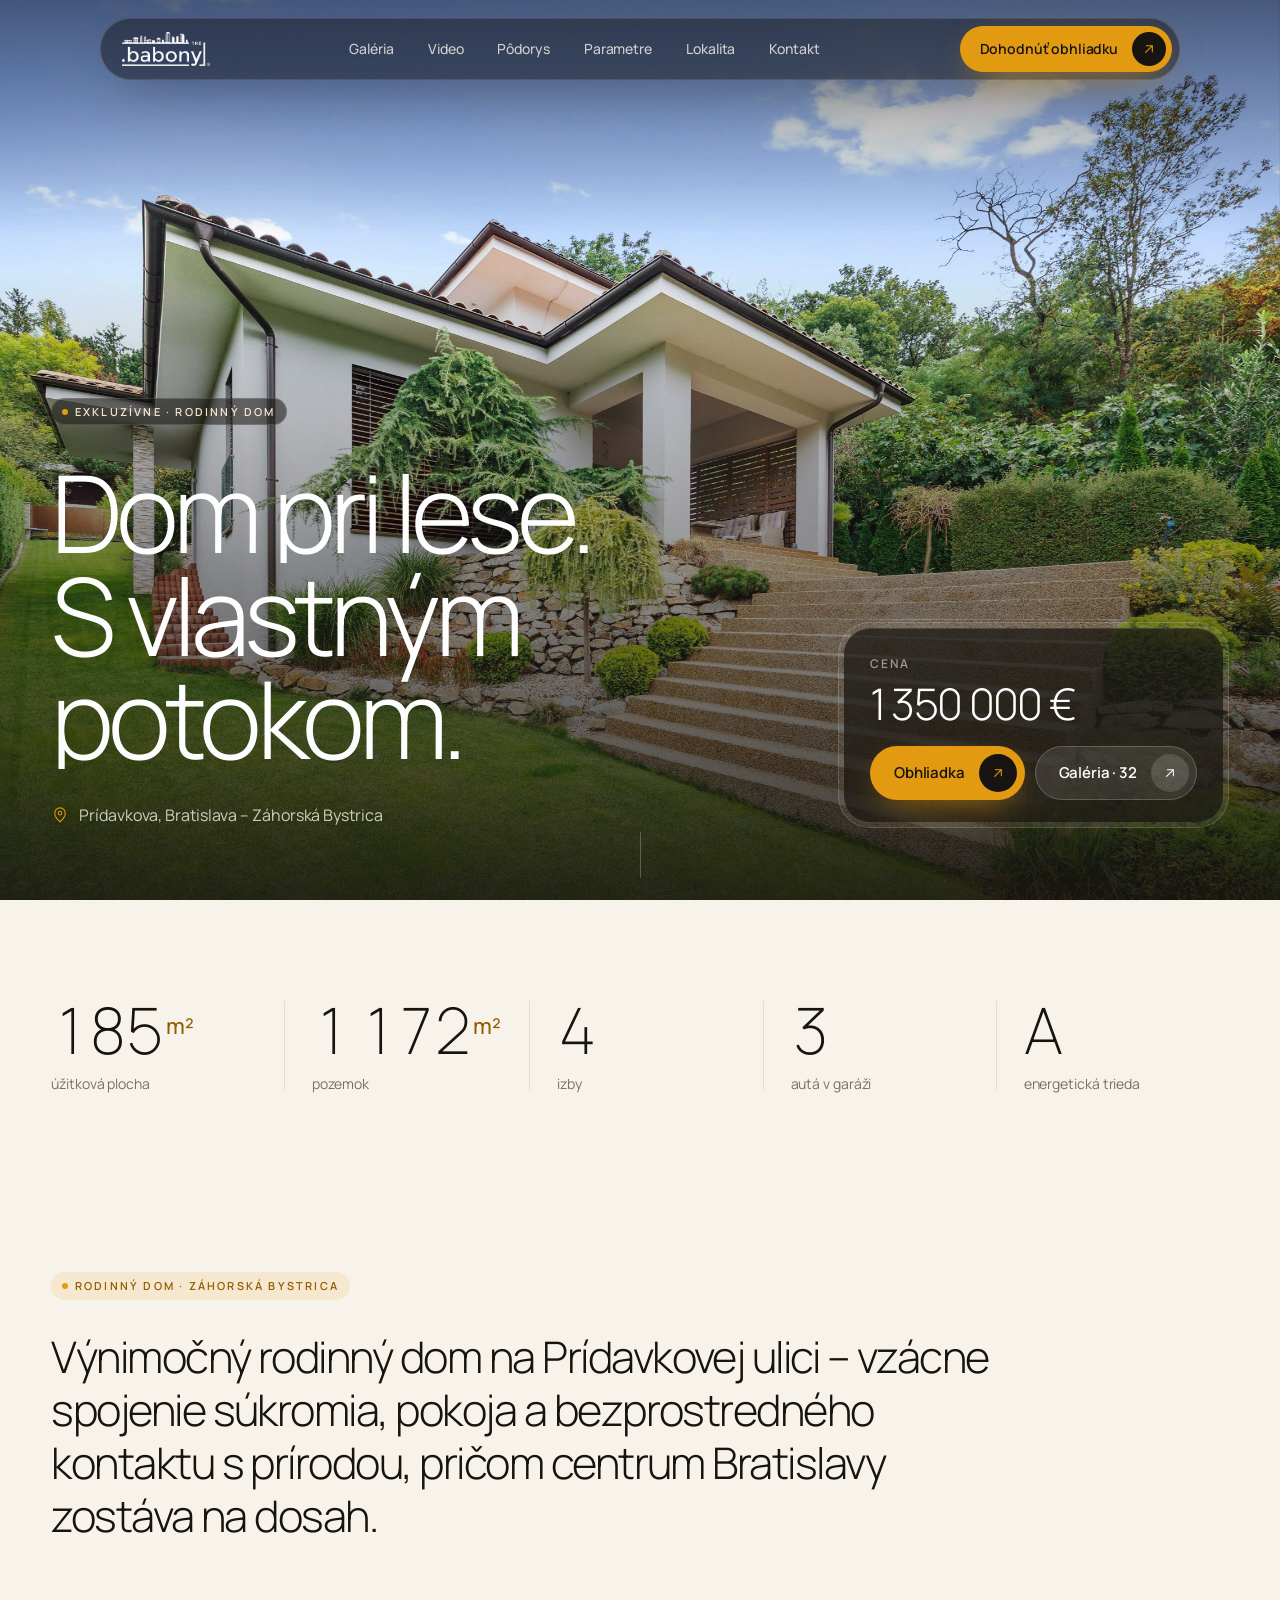
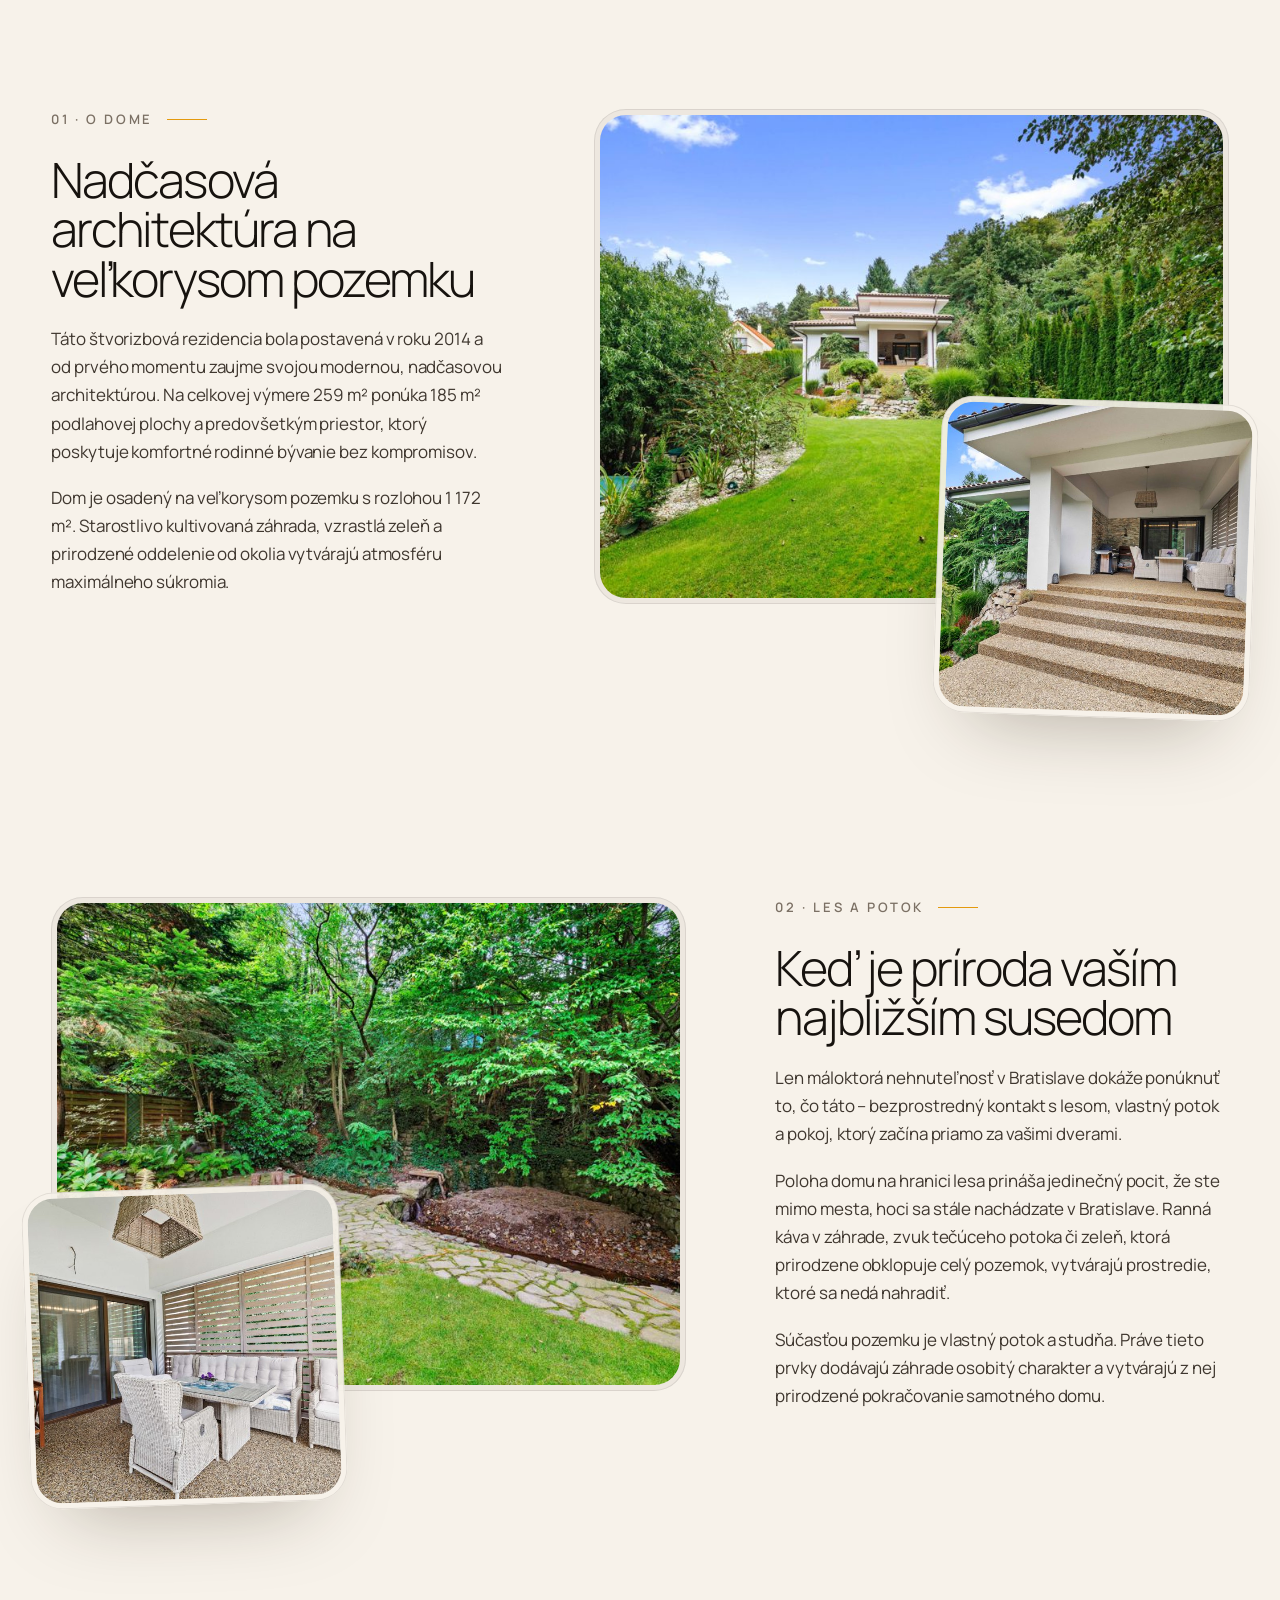
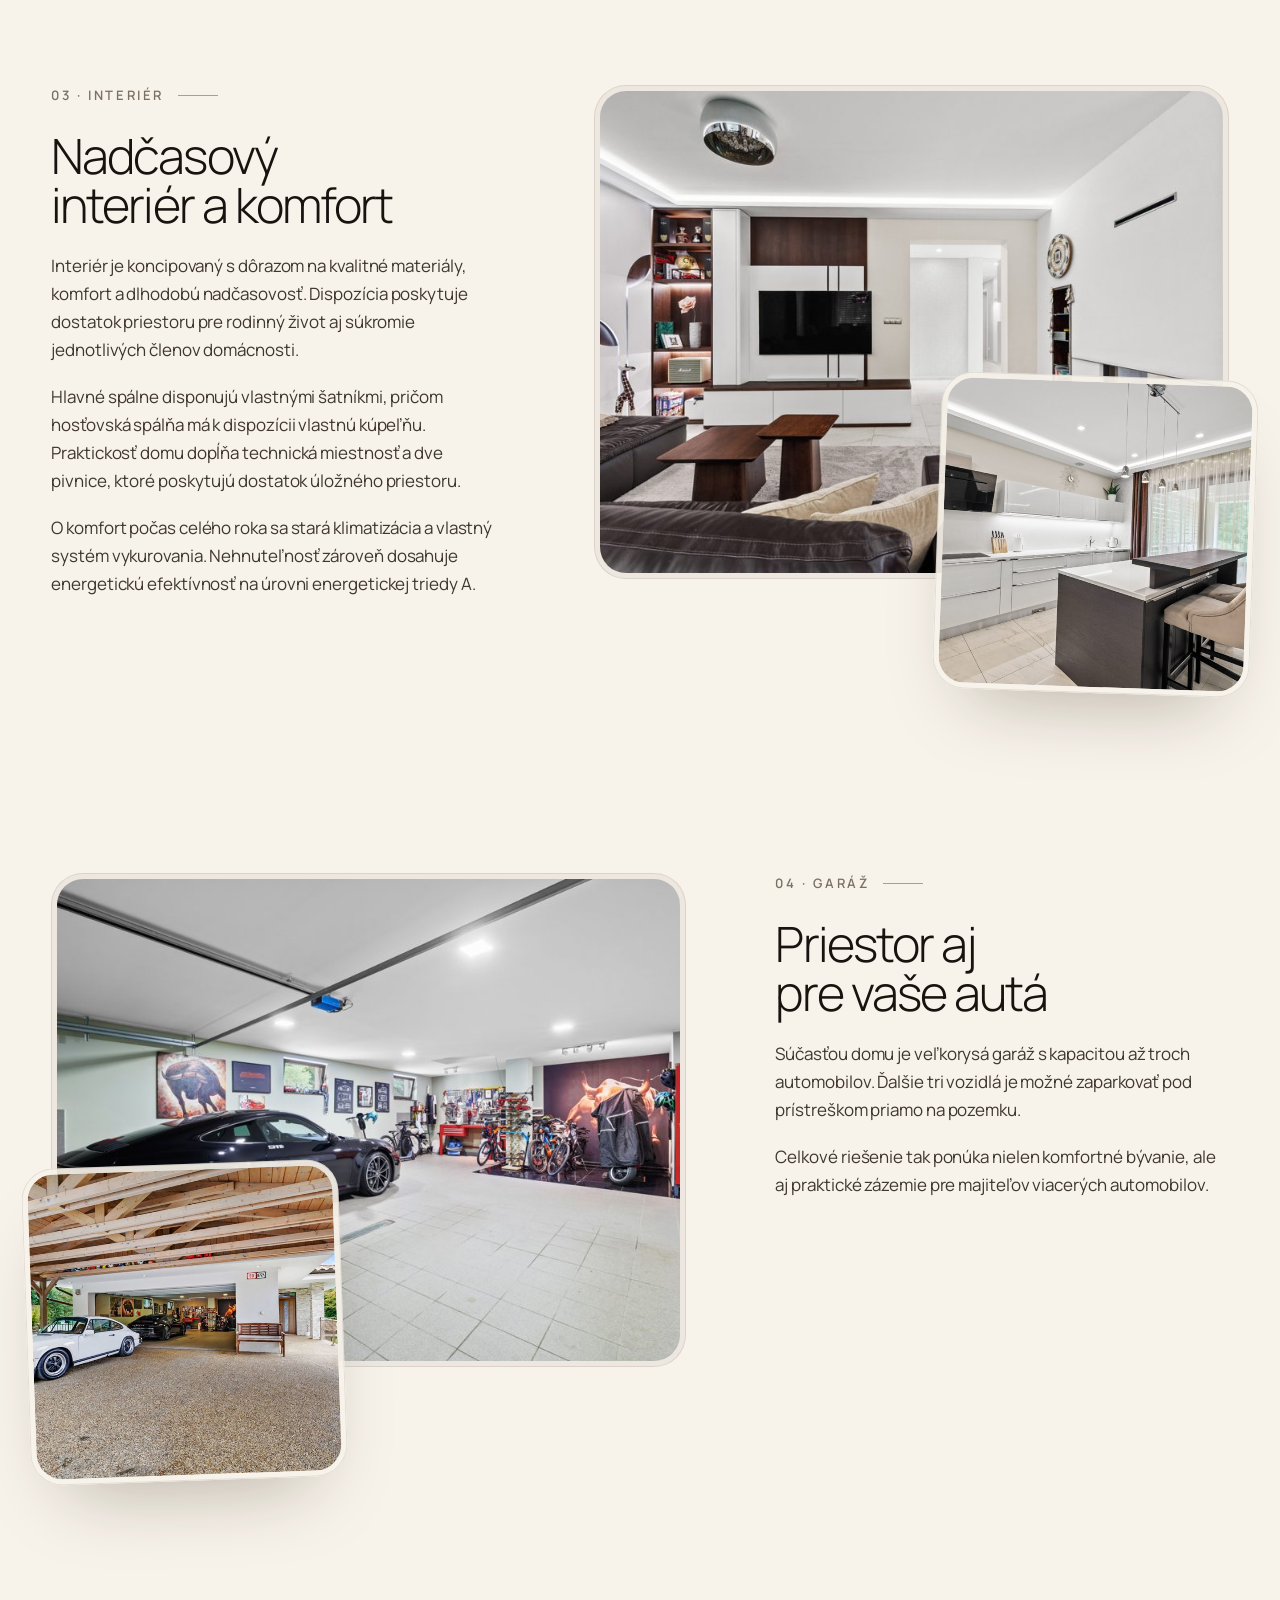
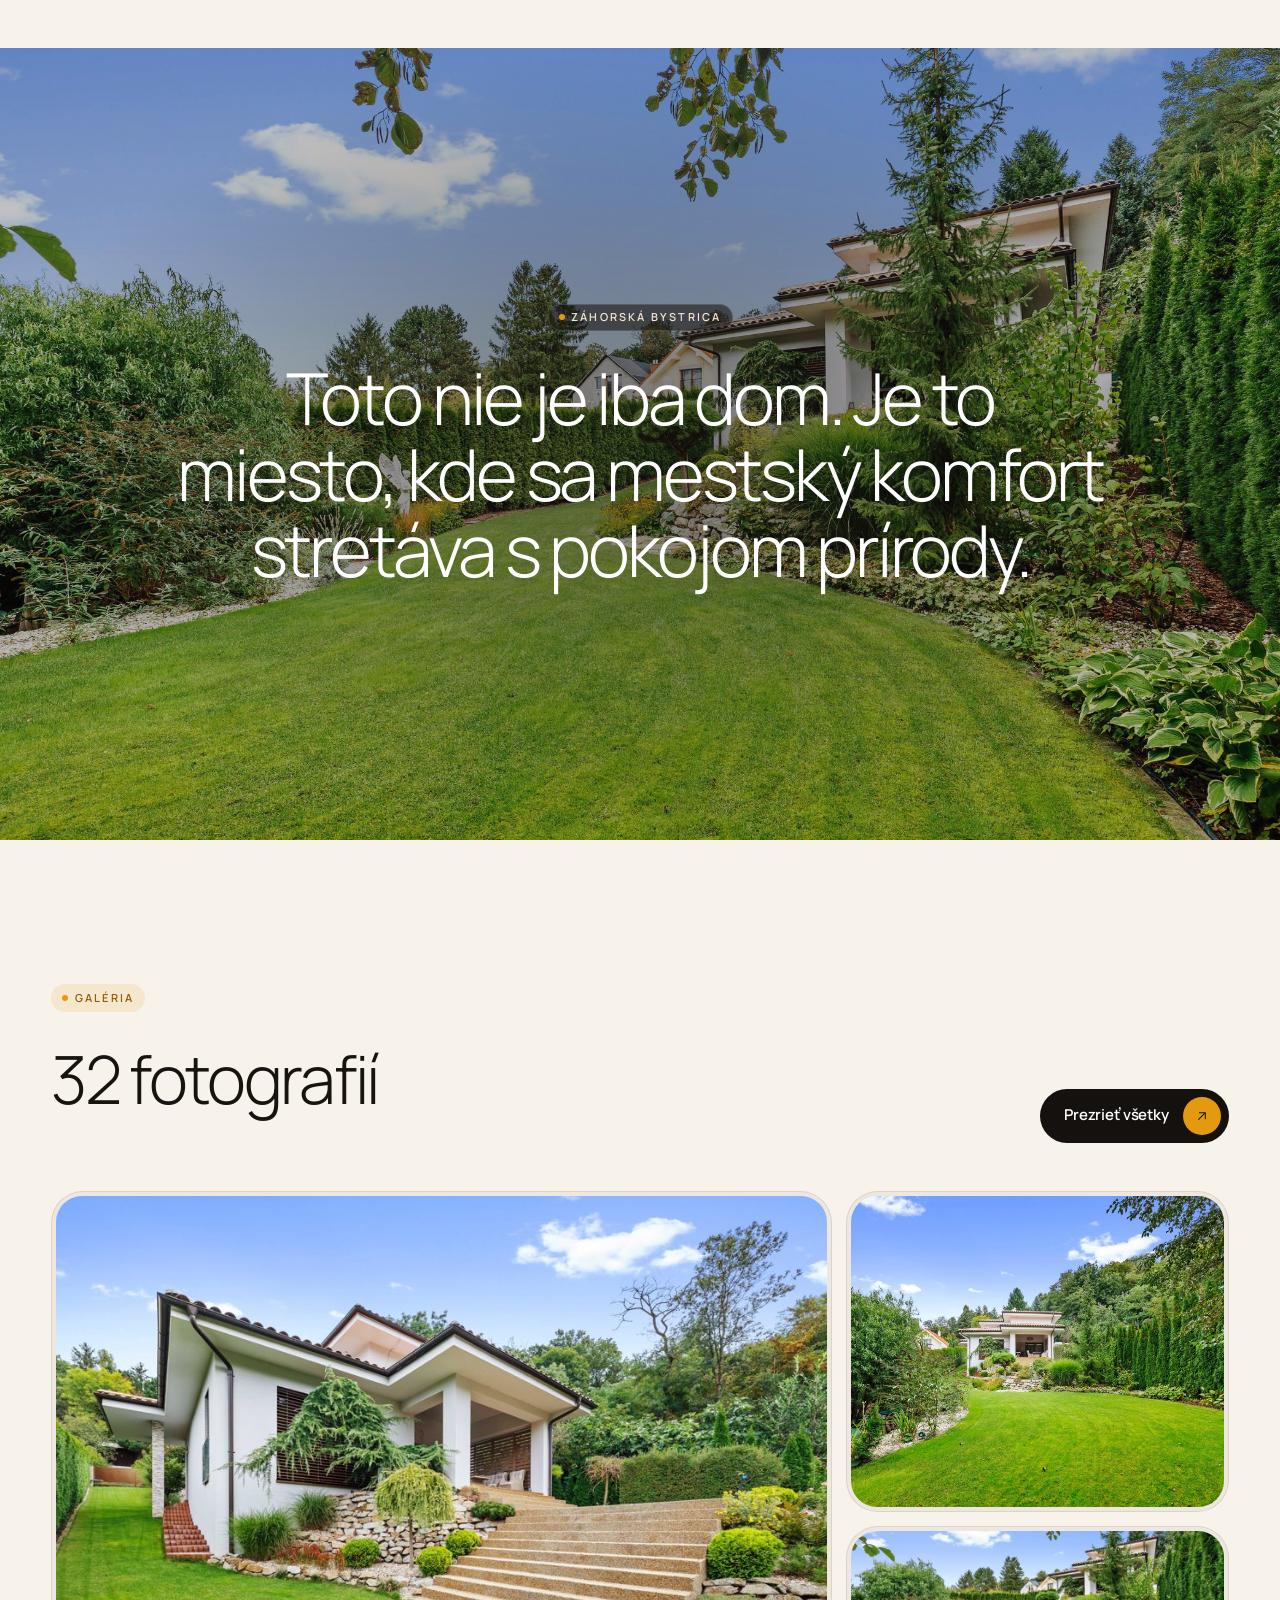
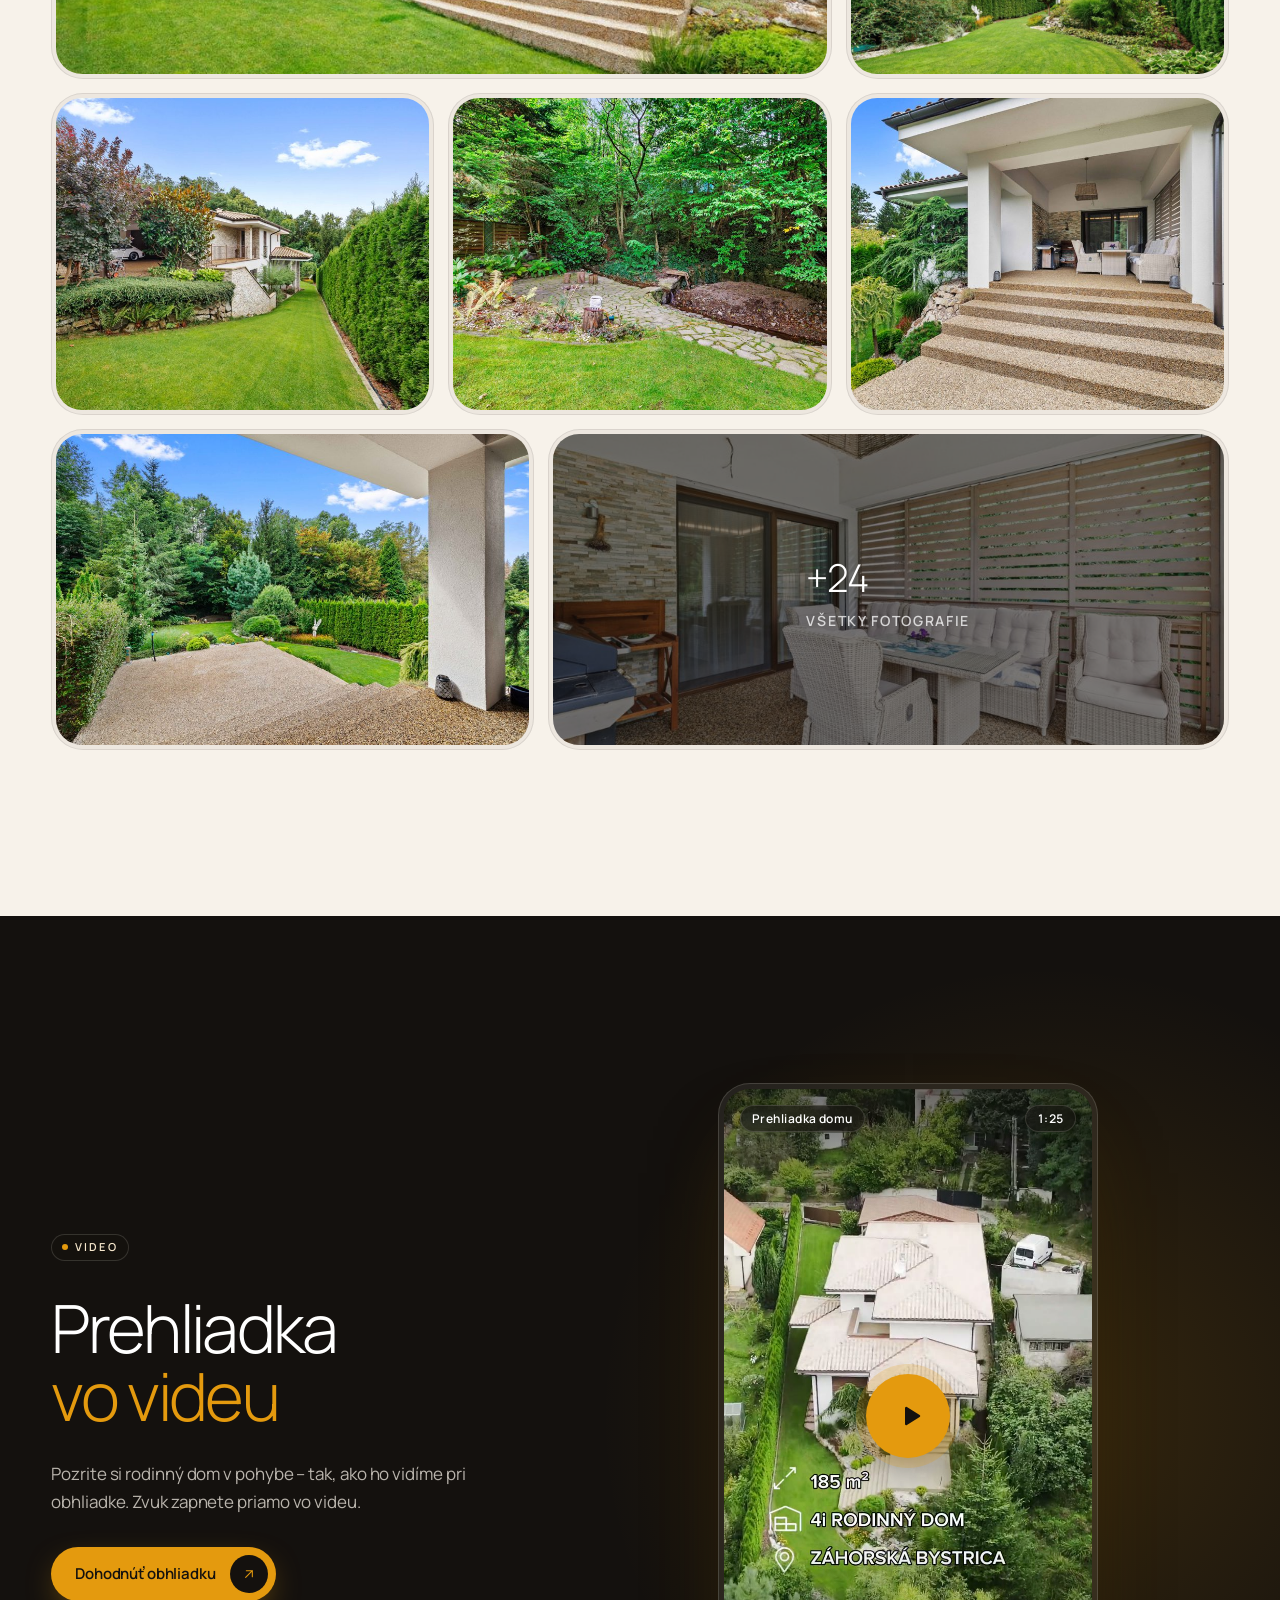
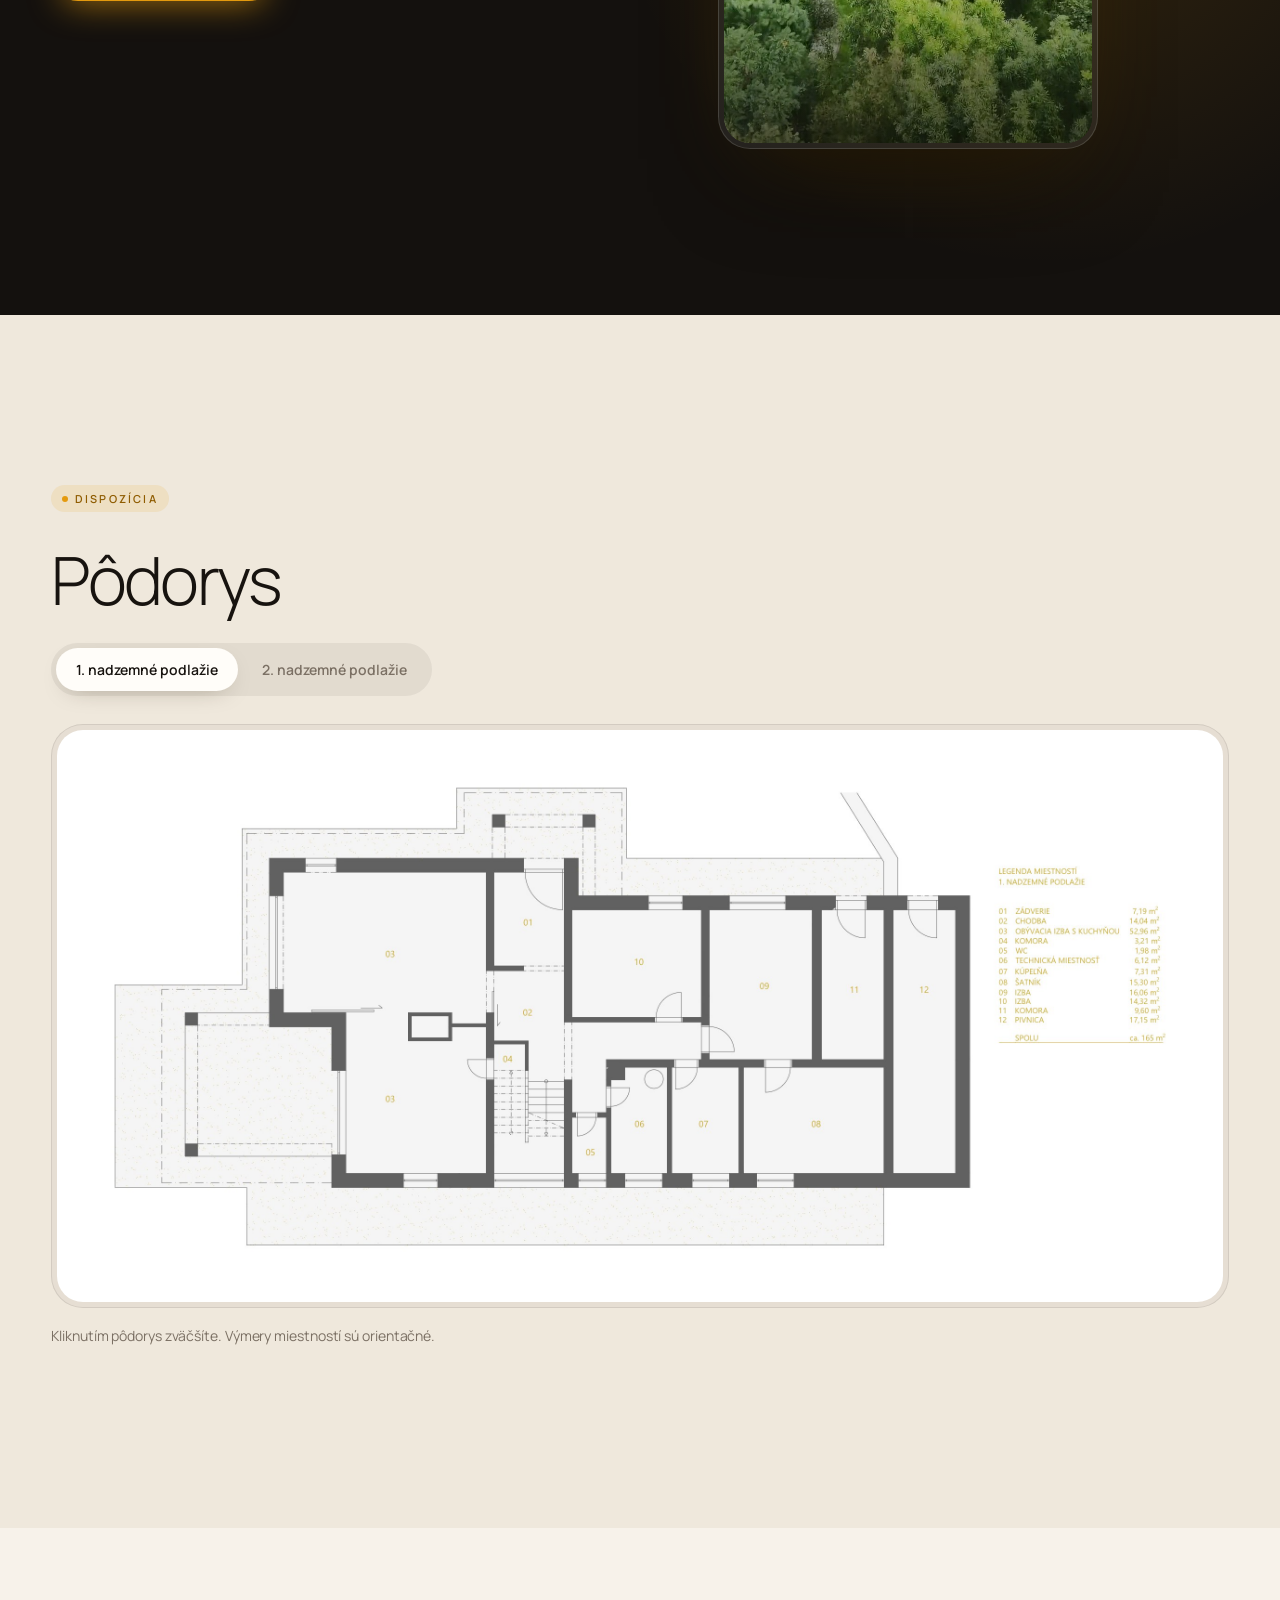
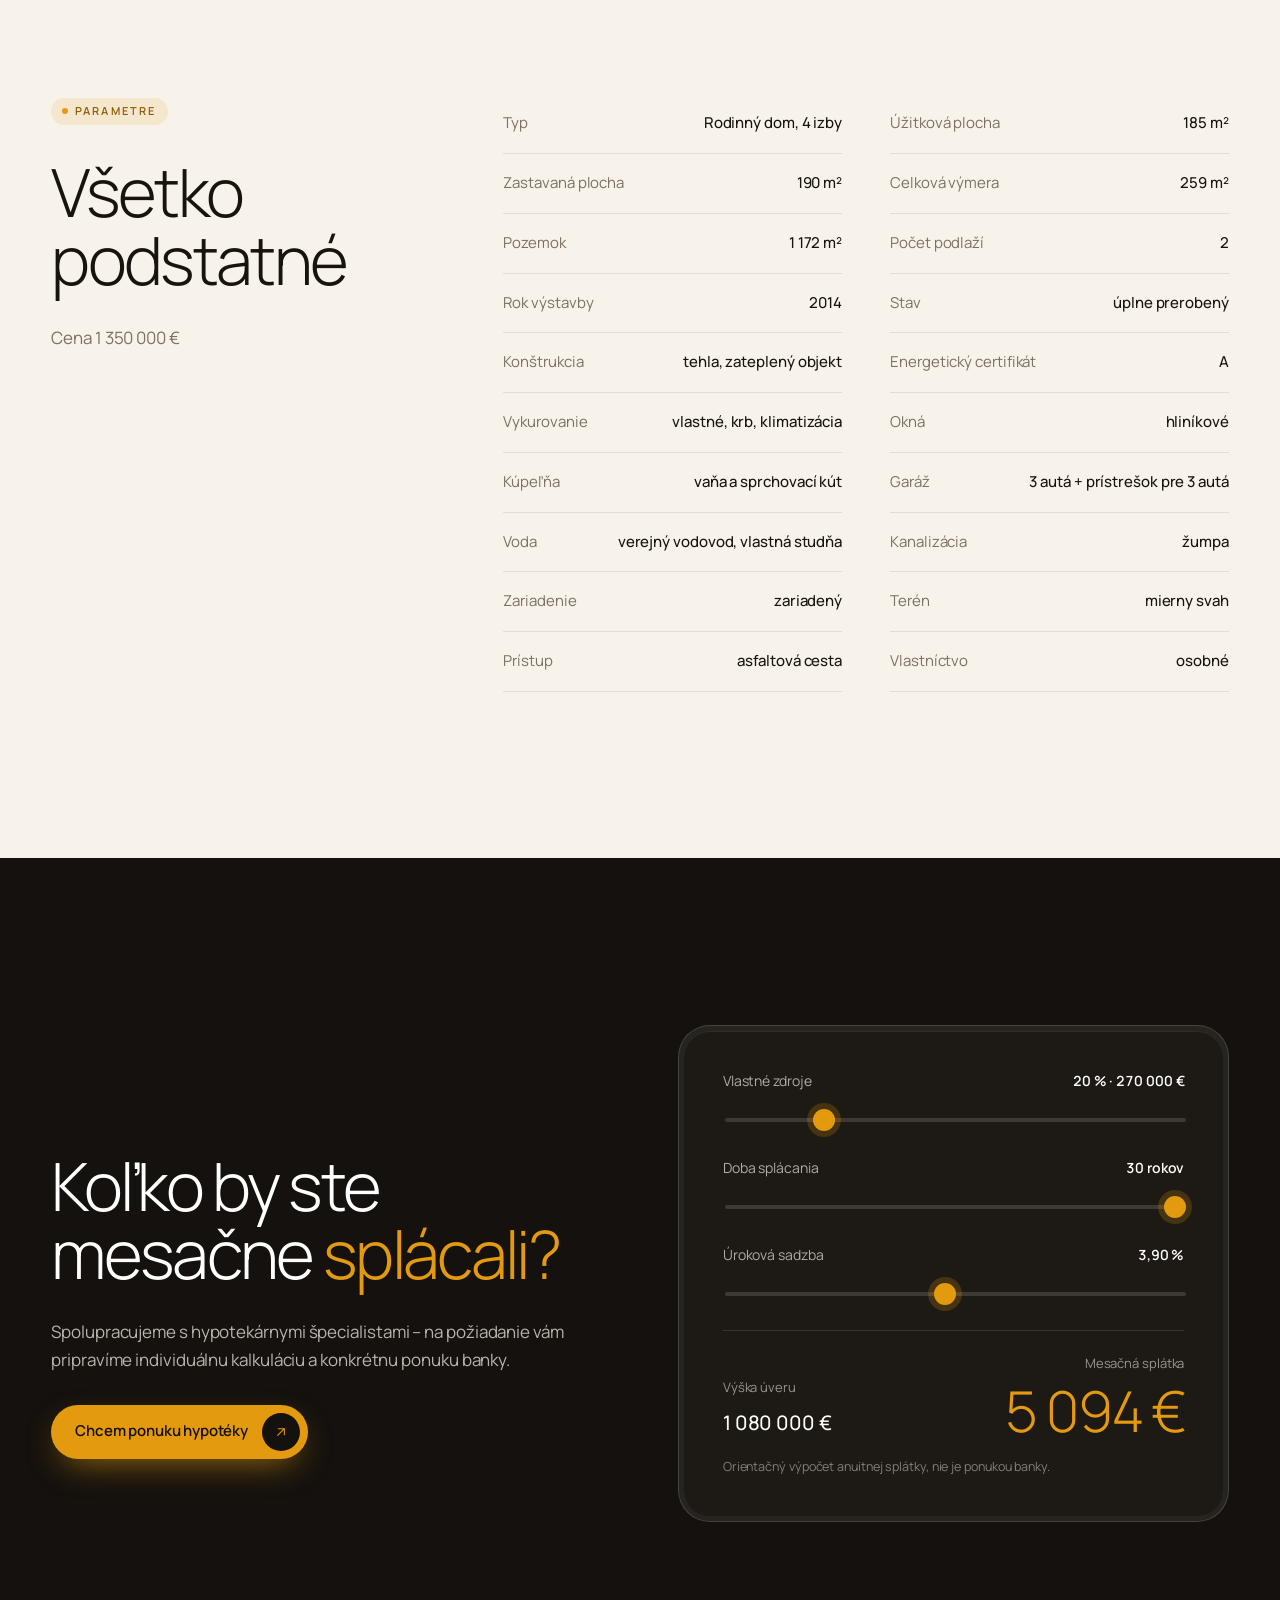
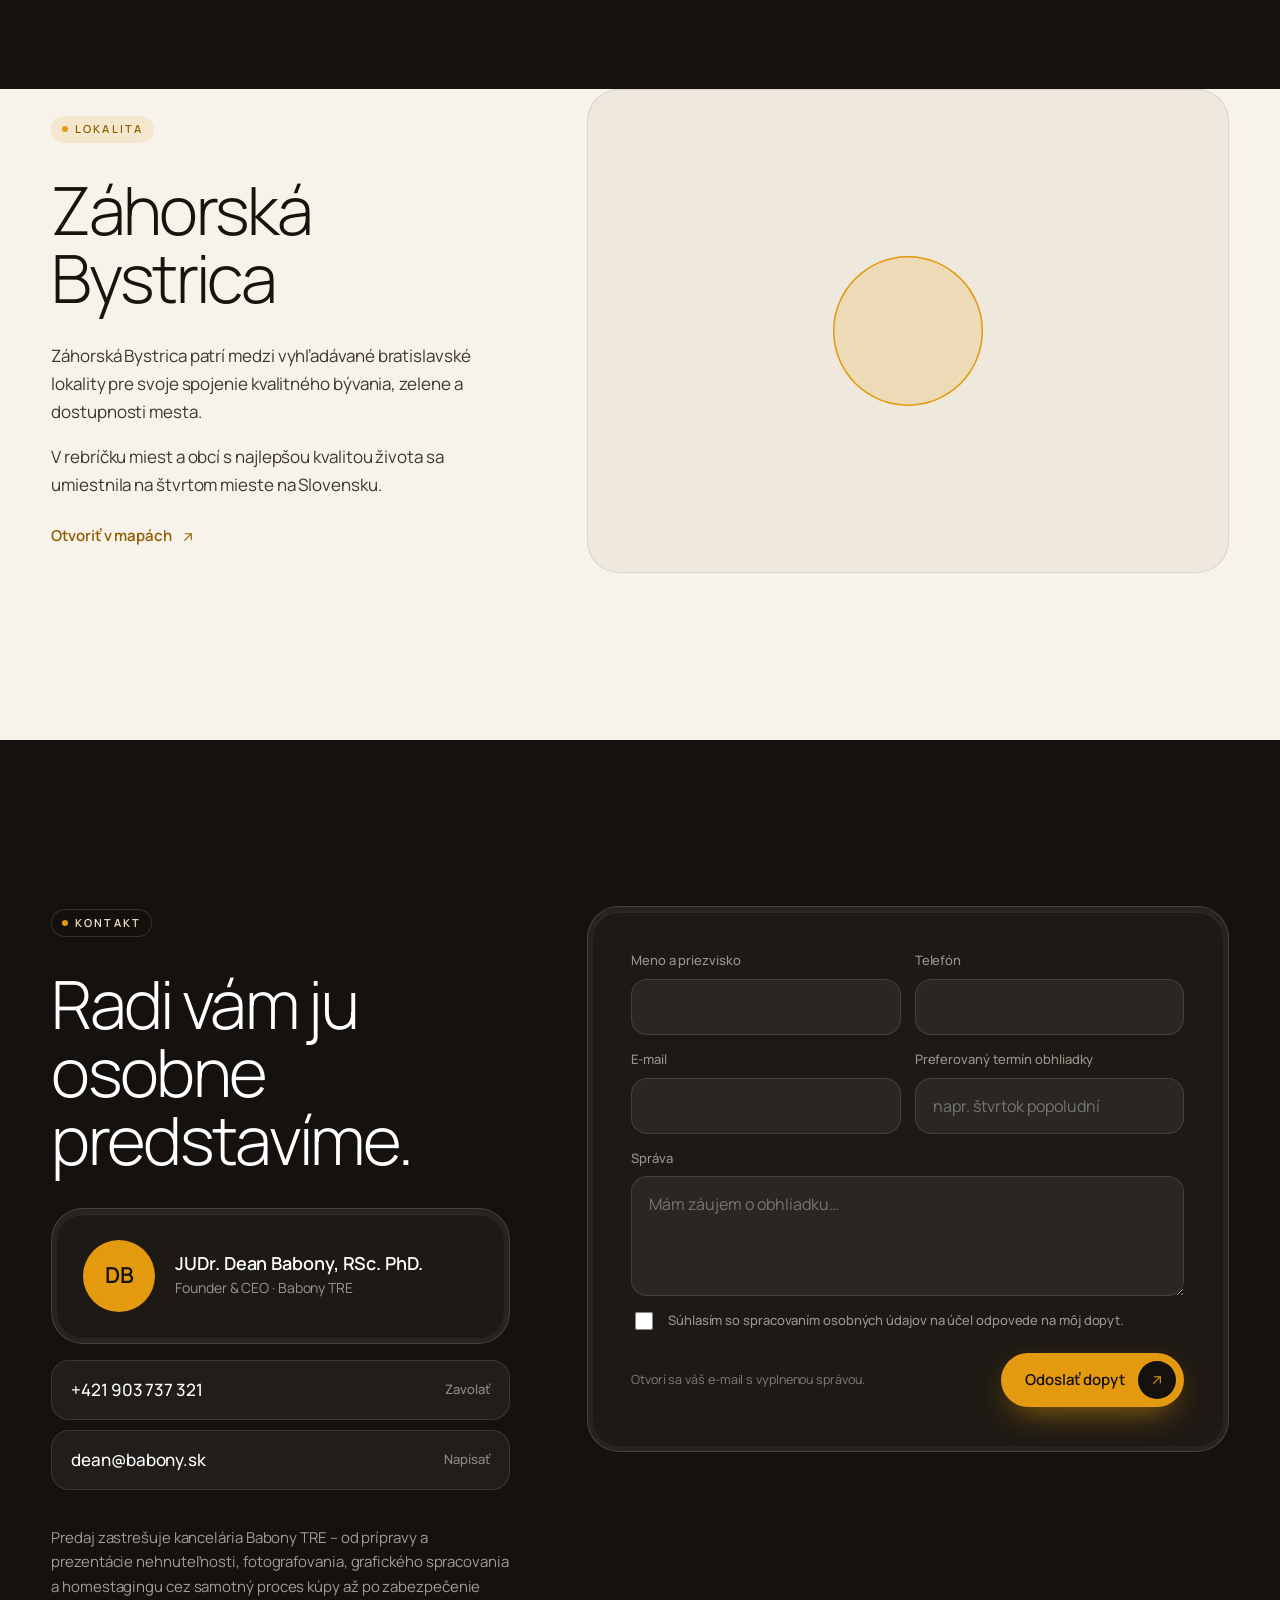
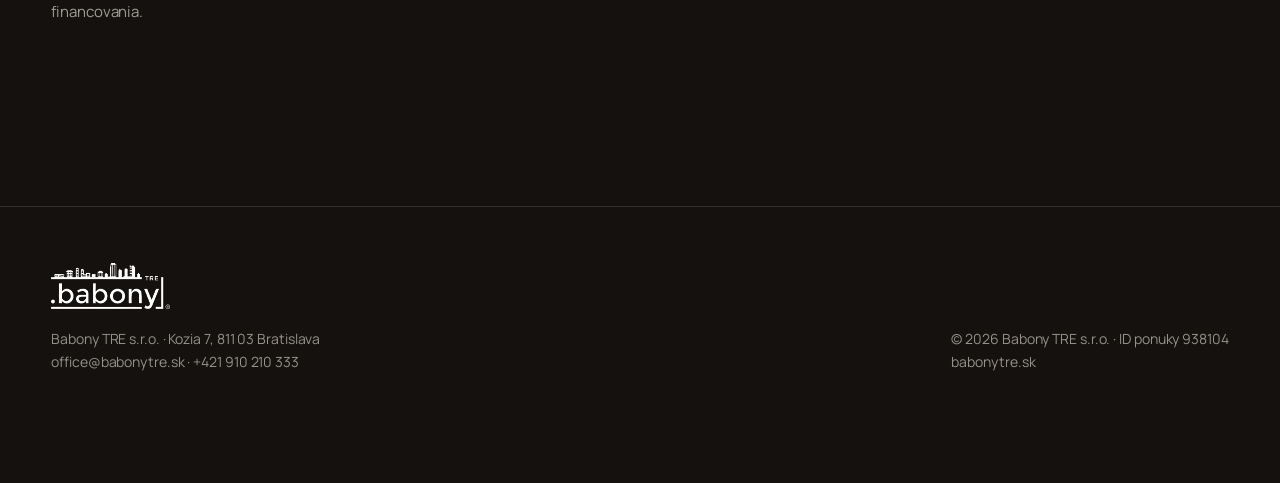
==== rodinny-dom-zahorska-bystrica/index.html @ e9b857af "Babony TRE – ponuka Záhorská Bystrica (Záhradnícka stiahnutá na žiadosť klienta) Co-Authored-By: Cla" ====
<!doctype html>
<html lang="sk" class="no-js">
<head>
<meta charset="utf-8">
<meta name="viewport" content="width=device-width, initial-scale=1, viewport-fit=cover">
<title>Moderný rodinný dom pri lese s vlastným potokom · Záhorská Bystrica · Babony TRE</title>
<meta name="description" content="Rodinný dom, Prídavkova, Bratislava – Záhorská Bystrica. Výnimočný rodinný dom na Prídavkovej ulici – vzácne spojenie súkromia, pokoja a bezprostredného kontaktu s prírodou, pričom centrum Bratislavy zostáva na dosah.">
<meta name="theme-color" content="#14110e">
<meta property="og:type" content="website">
<meta property="og:title" content="Moderný rodinný dom pri lese s vlastným potokom · Záhorská Bystrica · Babony TRE">
<meta property="og:description" content="Rodinný dom, Prídavkova, Bratislava – Záhorská Bystrica. Výnimočný rodinný dom na Prídavkovej ulici – vzácne spojenie súkromia, pokoja a bezprostredného kontaktu s prírodou, pričom centrum Bratislavy zostáva na dosah.">
<meta property="og:image" content="https://webhunter-navrhy.github.io/sk-babony-tre/foto/dom/1A4A7867.jpg">
<meta property="og:url" content="https://webhunter-navrhy.github.io/sk-babony-tre/rodinny-dom-zahorska-bystrica/">
<meta name="twitter:card" content="summary_large_image">
<link rel="canonical" href="https://webhunter-navrhy.github.io/sk-babony-tre/rodinny-dom-zahorska-bystrica/">
<link rel="icon" href="../assets/favicon.png">
<link rel="preconnect" href="https://fonts.googleapis.com">
<link rel="preconnect" href="https://fonts.gstatic.com" crossorigin>
<link href="https://fonts.googleapis.com/css2?family=Manrope:wght@200..800&display=swap" rel="stylesheet">
<link rel="stylesheet" href="../assets/style.css?v=e3c841366c">
<script type="application/ld+json">{"@context": "https://schema.org", "@type": "RealEstateListing", "name": "Moderný rodinný dom pri lese s vlastným potokom", "url": "https://webhunter-navrhy.github.io/sk-babony-tre/rodinny-dom-zahorska-bystrica/", "image": "https://webhunter-navrhy.github.io/sk-babony-tre/foto/dom/1A4A7867.jpg", "description": "Výnimočný rodinný dom na Prídavkovej ulici – vzácne spojenie súkromia, pokoja a bezprostredného kontaktu s prírodou, pričom centrum Bratislavy zostáva na dosah.", "offers": {"@type": "Offer", "price": 1350000, "priceCurrency": "EUR", "seller": {"@type": "RealEstateAgent", "name": "Babony TRE s.r.o.", "email": "office@babonytre.sk", "telephone": "+421 910 210 333", "address": "Kozia 7, 811 03 Bratislava"}}, "address": {"@type": "PostalAddress", "streetAddress": "Prídavkova", "addressLocality": "Bratislava", "addressCountry": "SK"}}</script>
</head>
<body>
<header class="nav">
  <a class="nav-logo" href="../" aria-label="Babony TRE – prehľad ponúk"><img src="../assets/logo-bile.png" alt="Babony TRE" width="929" height="360"></a>
  <ul class="nav-links"><li><a href="#galeria">Galéria</a></li><li><a href="#video">Video</a></li><li><a href="#podorys">Pôdorys</a></li><li><a href="#parametre">Parametre</a></li><li><a href="#lokalita">Lokalita</a></li><li><a href="#kontakt">Kontakt</a></li></ul>
  <div style="display:flex;gap:8px;align-items:center"><a class="btn btn-amber" href="#kontakt">Dohodnúť obhliadku<span class="ic"><svg viewBox="0 0 24 24" fill="none" stroke="currentColor" stroke-width="1.6" stroke-linecap="round" stroke-linejoin="round"><path d="M7 17 17 7M8 7h9v9"/></svg></span></a><button class="burger" aria-label="Menu" aria-expanded="false"><span></span><span></span></button></div>
</header>
<div class="overlay" aria-hidden="true">
  <ul><li><a href="#galeria">Galéria</a></li><li><a href="#video">Video</a></li><li><a href="#podorys">Pôdorys</a></li><li><a href="#parametre">Parametre</a></li><li><a href="#lokalita">Lokalita</a></li><li><a href="#kontakt">Kontakt</a></li></ul>
  <div class="kontakt-mini">Kontakt<a href="tel:+421903737321">+421 903 737 321</a><a href="mailto:dean@babony.sk">dean@babony.sk</a></div>
</div>
<main>
<section class="hero">
  <div class="hero-img"><img style="object-position:50% 50%" src="../foto/dom/1A4A7867-m.jpg" srcset="../foto/dom/1A4A7867-m.jpg 900w, ../foto/dom/1A4A7867.jpg 2400w" sizes="100vw" alt="Moderný rodinný dom pri lese s vlastným potokom" fetchpriority="high"></div>
  <div class="hero-in">
    <div>
      <span class="eyebrow inv fade-in">Exkluzívne · Rodinný dom</span>
      <h1><span class="line-mask"><span>Dom pri lese.</span></span><span class="line-mask"><span>S vlastným potokom.</span></span></h1>
      <div class="loc fade-in"><svg viewBox="0 0 24 24" fill="none" stroke="currentColor" stroke-width="1.4"><path d="M12 21s-7-6.1-7-11.5A7 7 0 0 1 19 9.5C19 14.9 12 21 12 21Z"/><circle cx="12" cy="9.5" r="2.4"/></svg>Prídavkova, Bratislava – Záhorská Bystrica</div>
    </div>
    <div class="bezel price-card fade-in"><div class="core">
      <div class="lbl">Cena</div>
      <div class="cena">1 350 000 €</div>
      <div class="row">
        <a class="btn btn-amber" href="#kontakt">Obhliadka<span class="ic"><svg viewBox="0 0 24 24" fill="none" stroke="currentColor" stroke-width="1.6" stroke-linecap="round" stroke-linejoin="round"><path d="M7 17 17 7M8 7h9v9"/></svg></span></a>
        <a class="btn btn-ghost" href="../foto/dom/1A4A7867.jpg" data-lb="g">Galéria · 32<span class="ic"><svg viewBox="0 0 24 24" fill="none" stroke="currentColor" stroke-width="1.6" stroke-linecap="round" stroke-linejoin="round"><path d="M7 17 17 7M8 7h9v9"/></svg></span></a>
      </div>
    </div></div>
  </div>
  <div class="scroll-cue" aria-hidden="true"></div>
</section>
<section class="kpi"><div class="wrap kpi-grid"><div class="kpi-item rv d0"><div class="kpi-num"><span data-to="185">185</span><sup>m²</sup></div><div class="kpi-lbl">úžitková plocha</div></div><div class="kpi-item rv d1"><div class="kpi-num"><span data-to="1172">1 172</span><sup>m²</sup></div><div class="kpi-lbl">pozemok</div></div><div class="kpi-item rv d2"><div class="kpi-num"><span data-to="4">4</span></div><div class="kpi-lbl">izby</div></div><div class="kpi-item rv d3"><div class="kpi-num"><span data-to="3">3</span></div><div class="kpi-lbl">autá v garáži</div></div><div class="kpi-item rv d4"><div class="kpi-num">A</div><div class="kpi-lbl">energetická trieda</div></div></div></section>
<section class="sec intro"><div class="wrap">
  <span class="eyebrow rv">Rodinný dom · Záhorská Bystrica</span>
  <p class="lead">Výnimočný rodinný dom na Prídavkovej ulici – vzácne spojenie súkromia, pokoja a bezprostredného kontaktu s prírodou, pričom centrum Bratislavy zostáva na dosah.</p>
</div></section>
<section class="sec" style="padding-top:0"><div class="wrap"><article class="chap">
  <div class="chap-txt">
    <div class="chap-num rv">01  ·  O DOME</div>
    <h2 class="h2 rv d1">Nadčasová architektúra na veľkorysom pozemku</h2>
    <div class="rv d2"><p>Táto štvorizbová rezidencia bola postavená v roku 2014 a od prvého momentu zaujme svojou modernou, nadčasovou architektúrou. Na celkovej výmere 259 m² ponúka 185 m² podlahovej plochy a predovšetkým priestor, ktorý poskytuje komfortné rodinné bývanie bez kompromisov.</p><p>Dom je osadený na veľkorysom pozemku s rozlohou 1 172 m². Starostlivo kultivovaná záhrada, vzrastlá zeleň a prirodzené oddelenie od okolia vytvárajú atmosféru maximálneho súkromia.</p></div>
  </div>
  <div class="chap-img">
    <a class="zoomable " href="../foto/dom/1A4A7861.jpg" data-th="../foto/dom/1A4A7861-m.jpg" data-lb="g"><div class="frame a rv"><div class="core"><img src="../foto/dom/1A4A7861-m.jpg" srcset="../foto/dom/1A4A7861-m.jpg 900w, ../foto/dom/1A4A7861.jpg 2400w" sizes="(max-width:860px) 100vw, 58vw" alt="Nadčasová architektúra na veľkorysom pozemku" loading="lazy" decoding="async"></div></div></a>
    <a class="zoomable frame b rv d2" href="../foto/dom/1A4A7870.jpg" data-th="../foto/dom/1A4A7870-m.jpg" data-lb="g"><div class="core"><img src="../foto/dom/1A4A7870-m.jpg" srcset="../foto/dom/1A4A7870-m.jpg 900w, ../foto/dom/1A4A7870.jpg 2400w" sizes="(max-width:860px) 100vw, 30vw" alt="Nadčasová architektúra na veľkorysom pozemku" loading="lazy" decoding="async"></div></a>
  </div>
</article><article class="chap flip">
  <div class="chap-txt">
    <div class="chap-num rv">02  ·  LES A POTOK</div>
    <h2 class="h2 rv d1">Keď je príroda vaším najbližším susedom</h2>
    <div class="rv d2"><p>Len máloktorá nehnuteľnosť v Bratislave dokáže ponúknuť to, čo táto – bezprostredný kontakt s lesom, vlastný potok a pokoj, ktorý začína priamo za vašimi dverami.</p><p>Poloha domu na hranici lesa prináša jedinečný pocit, že ste mimo mesta, hoci sa stále nachádzate v Bratislave. Ranná káva v záhrade, zvuk tečúceho potoka či zeleň, ktorá prirodzene obklopuje celý pozemok, vytvárajú prostredie, ktoré sa nedá nahradiť.</p><p>Súčasťou pozemku je vlastný potok a studňa. Práve tieto prvky dodávajú záhrade osobitý charakter a vytvárajú z nej prirodzené pokračovanie samotného domu.</p></div>
  </div>
  <div class="chap-img">
    <a class="zoomable " href="../foto/dom/1A4A7858.jpg" data-th="../foto/dom/1A4A7858-m.jpg" data-lb="g"><div class="frame a rv"><div class="core"><img src="../foto/dom/1A4A7858-m.jpg" srcset="../foto/dom/1A4A7858-m.jpg 900w, ../foto/dom/1A4A7858.jpg 2400w" sizes="(max-width:860px) 100vw, 58vw" alt="Keď je príroda vaším najbližším susedom" loading="lazy" decoding="async"></div></div></a>
    <a class="zoomable frame b rv d2" href="../foto/dom/1A4A7876.jpg" data-th="../foto/dom/1A4A7876-m.jpg" data-lb="g"><div class="core"><img src="../foto/dom/1A4A7876-m.jpg" srcset="../foto/dom/1A4A7876-m.jpg 900w, ../foto/dom/1A4A7876.jpg 2400w" sizes="(max-width:860px) 100vw, 30vw" alt="Keď je príroda vaším najbližším susedom" loading="lazy" decoding="async"></div></a>
  </div>
</article><article class="chap">
  <div class="chap-txt">
    <div class="chap-num rv">03  ·  INTERIÉR</div>
    <h2 class="h2 rv d1">Nadčasový interiér a komfort</h2>
    <div class="rv d2"><p>Interiér je koncipovaný s dôrazom na kvalitné materiály, komfort a dlhodobú nadčasovosť. Dispozícia poskytuje dostatok priestoru pre rodinný život aj súkromie jednotlivých členov domácnosti.</p><p>Hlavné spálne disponujú vlastnými šatníkmi, pričom hosťovská spálňa má k dispozícii vlastnú kúpeľňu. Praktickosť domu dopĺňa technická miestnosť a dve pivnice, ktoré poskytujú dostatok úložného priestoru.</p><p>O komfort počas celého roka sa stará klimatizácia a vlastný systém vykurovania. Nehnuteľnosť zároveň dosahuje energetickú efektívnosť na úrovni energetickej triedy A.</p></div>
  </div>
  <div class="chap-img">
    <a class="zoomable " href="../foto/dom/1A4A7819.jpg" data-th="../foto/dom/1A4A7819-m.jpg" data-lb="g"><div class="frame a rv"><div class="core"><img src="../foto/dom/1A4A7819-m.jpg" srcset="../foto/dom/1A4A7819-m.jpg 900w, ../foto/dom/1A4A7819.jpg 2400w" sizes="(max-width:860px) 100vw, 58vw" alt="Nadčasový interiér a komfort" loading="lazy" decoding="async"></div></div></a>
    <a class="zoomable frame b rv d2" href="../foto/dom/1A4A7828.jpg" data-th="../foto/dom/1A4A7828-m.jpg" data-lb="g"><div class="core"><img src="../foto/dom/1A4A7828-m.jpg" srcset="../foto/dom/1A4A7828-m.jpg 900w, ../foto/dom/1A4A7828.jpg 2400w" sizes="(max-width:860px) 100vw, 30vw" alt="Nadčasový interiér a komfort" loading="lazy" decoding="async"></div></a>
  </div>
</article><article class="chap flip">
  <div class="chap-txt">
    <div class="chap-num rv">04  ·  GARÁŽ</div>
    <h2 class="h2 rv d1">Priestor aj pre vaše autá</h2>
    <div class="rv d2"><p>Súčasťou domu je veľkorysá garáž s kapacitou až troch automobilov. Ďalšie tri vozidlá je možné zaparkovať pod prístreškom priamo na pozemku.</p><p>Celkové riešenie tak ponúka nielen komfortné bývanie, ale aj praktické zázemie pre majiteľov viacerých automobilov.</p></div>
  </div>
  <div class="chap-img">
    <a class="zoomable " href="../foto/dom/1A4A7855.jpg" data-th="../foto/dom/1A4A7855-m.jpg" data-lb="g"><div class="frame a rv"><div class="core"><img src="../foto/dom/1A4A7855-m.jpg" srcset="../foto/dom/1A4A7855-m.jpg 900w, ../foto/dom/1A4A7855.jpg 2400w" sizes="(max-width:860px) 100vw, 58vw" alt="Priestor aj pre vaše autá" loading="lazy" decoding="async"></div></div></a>
    <a class="zoomable frame b rv d2" href="../foto/dom/1A4A7879.jpg" data-th="../foto/dom/1A4A7879-m.jpg" data-lb="g"><div class="core"><img src="../foto/dom/1A4A7879-m.jpg" srcset="../foto/dom/1A4A7879-m.jpg 900w, ../foto/dom/1A4A7879.jpg 2400w" sizes="(max-width:860px) 100vw, 30vw" alt="Priestor aj pre vaše autá" loading="lazy" decoding="async"></div></a>
  </div>
</article></div></section>
<section class="quote">
  <img src="../foto/dom/1A4A7864-m.jpg" srcset="../foto/dom/1A4A7864-m.jpg 900w, ../foto/dom/1A4A7864.jpg 2400w" sizes="100vw" alt="" loading="lazy" decoding="async">
  <blockquote class="rv"><span class="eyebrow inv">Záhorská Bystrica</span><p>Toto nie je iba dom. Je to miesto, kde sa mestský komfort stretáva s pokojom prírody.</p></blockquote>
</section>
<section class="sec" id="galeria" style="padding-top:clamp(96px,11vw,150px)"><div class="wrap">
  <div class="gal-head"><div><span class="eyebrow rv">Galéria</span><h2 class="h2 rv d1">32 fotografií</h2></div>
  <a class="btn btn-dark rv" href="../foto/dom/1A4A7867.jpg" data-lb="g">Prezrieť všetky<span class="ic"><svg viewBox="0 0 24 24" fill="none" stroke="currentColor" stroke-width="1.6" stroke-linecap="round" stroke-linejoin="round"><path d="M7 17 17 7M8 7h9v9"/></svg></span></a></div>
  <div class="bento"><a class="zoomable rv d0" href="../foto/dom/1A4A7867.jpg" data-th="../foto/dom/1A4A7867-m.jpg" data-lb="g"><div class="frame" style="height:100%"><div class="core"><img src="../foto/dom/1A4A7867-m.jpg" srcset="../foto/dom/1A4A7867-m.jpg 900w, ../foto/dom/1A4A7867.jpg 2400w" sizes="(max-width:860px) 50vw, 40vw" alt="Moderný rodinný dom pri lese s vlastným potokom" loading="lazy" decoding="async"></div></div></a><a class="zoomable rv d1" href="../foto/dom/1A4A7861.jpg" data-th="../foto/dom/1A4A7861-m.jpg" data-lb="g"><div class="frame" style="height:100%"><div class="core"><img src="../foto/dom/1A4A7861-m.jpg" srcset="../foto/dom/1A4A7861-m.jpg 900w, ../foto/dom/1A4A7861.jpg 2400w" sizes="(max-width:860px) 50vw, 40vw" alt="Moderný rodinný dom pri lese s vlastným potokom" loading="lazy" decoding="async"></div></div></a><a class="zoomable rv d2" href="../foto/dom/1A4A7864.jpg" data-th="../foto/dom/1A4A7864-m.jpg" data-lb="g"><div class="frame" style="height:100%"><div class="core"><img src="../foto/dom/1A4A7864-m.jpg" srcset="../foto/dom/1A4A7864-m.jpg 900w, ../foto/dom/1A4A7864.jpg 2400w" sizes="(max-width:860px) 50vw, 40vw" alt="Moderný rodinný dom pri lese s vlastným potokom" loading="lazy" decoding="async"></div></div></a><a class="zoomable rv d3" href="../foto/dom/1A4A7882.jpg" data-th="../foto/dom/1A4A7882-m.jpg" data-lb="g"><div class="frame" style="height:100%"><div class="core"><img src="../foto/dom/1A4A7882-m.jpg" srcset="../foto/dom/1A4A7882-m.jpg 900w, ../foto/dom/1A4A7882.jpg 2400w" sizes="(max-width:860px) 50vw, 40vw" alt="Moderný rodinný dom pri lese s vlastným potokom" loading="lazy" decoding="async"></div></div></a><a class="zoomable rv d0" href="../foto/dom/1A4A7858.jpg" data-th="../foto/dom/1A4A7858-m.jpg" data-lb="g"><div class="frame" style="height:100%"><div class="core"><img src="../foto/dom/1A4A7858-m.jpg" srcset="../foto/dom/1A4A7858-m.jpg 900w, ../foto/dom/1A4A7858.jpg 2400w" sizes="(max-width:860px) 50vw, 40vw" alt="Moderný rodinný dom pri lese s vlastným potokom" loading="lazy" decoding="async"></div></div></a><a class="zoomable rv d1" href="../foto/dom/1A4A7870.jpg" data-th="../foto/dom/1A4A7870-m.jpg" data-lb="g"><div class="frame" style="height:100%"><div class="core"><img src="../foto/dom/1A4A7870-m.jpg" srcset="../foto/dom/1A4A7870-m.jpg 900w, ../foto/dom/1A4A7870.jpg 2400w" sizes="(max-width:860px) 50vw, 40vw" alt="Moderný rodinný dom pri lese s vlastným potokom" loading="lazy" decoding="async"></div></div></a><a class="zoomable rv d2" href="../foto/dom/1A4A7873.jpg" data-th="../foto/dom/1A4A7873-m.jpg" data-lb="g"><div class="frame" style="height:100%"><div class="core"><img src="../foto/dom/1A4A7873-m.jpg" srcset="../foto/dom/1A4A7873-m.jpg 900w, ../foto/dom/1A4A7873.jpg 2400w" sizes="(max-width:860px) 50vw, 40vw" alt="Moderný rodinný dom pri lese s vlastným potokom" loading="lazy" decoding="async"></div></div></a><a class="zoomable rv d3" href="../foto/dom/1A4A7876.jpg" data-th="../foto/dom/1A4A7876-m.jpg" data-lb="g"><div class="frame" style="height:100%"><div class="core"><img src="../foto/dom/1A4A7876-m.jpg" srcset="../foto/dom/1A4A7876-m.jpg 900w, ../foto/dom/1A4A7876.jpg 2400w" sizes="(max-width:860px) 50vw, 40vw" alt="Moderný rodinný dom pri lese s vlastným potokom" loading="lazy" decoding="async"><div class="more"><div>+24<small>všetky fotografie</small></div></div></div></div></a></div><a href="../foto/dom/1A4A7810.jpg" data-th="../foto/dom/1A4A7810-m.jpg" data-lb="g" hidden></a><a href="../foto/dom/1A4A7813.jpg" data-th="../foto/dom/1A4A7813-m.jpg" data-lb="g" hidden></a><a href="../foto/dom/1A4A7816.jpg" data-th="../foto/dom/1A4A7816-m.jpg" data-lb="g" hidden></a><a href="../foto/dom/1A4A7819.jpg" data-th="../foto/dom/1A4A7819-m.jpg" data-lb="g" hidden></a><a href="../foto/dom/1A4A7822.jpg" data-th="../foto/dom/1A4A7822-m.jpg" data-lb="g" hidden></a><a href="../foto/dom/1A4A7825.jpg" data-th="../foto/dom/1A4A7825-m.jpg" data-lb="g" hidden></a><a href="../foto/dom/1A4A7828.jpg" data-th="../foto/dom/1A4A7828-m.jpg" data-lb="g" hidden></a><a href="../foto/dom/1A4A7831.jpg" data-th="../foto/dom/1A4A7831-m.jpg" data-lb="g" hidden></a><a href="../foto/dom/1A4A7837.jpg" data-th="../foto/dom/1A4A7837-m.jpg" data-lb="g" hidden></a><a href="../foto/dom/1A4A7840.jpg" data-th="../foto/dom/1A4A7840-m.jpg" data-lb="g" hidden></a><a href="../foto/dom/1A4A7849.jpg" data-th="../foto/dom/1A4A7849-m.jpg" data-lb="g" hidden></a><a href="../foto/dom/1A4A7852.jpg" data-th="../foto/dom/1A4A7852-m.jpg" data-lb="g" hidden></a><a href="../foto/dom/1A4A7834.jpg" data-th="../foto/dom/1A4A7834-m.jpg" data-lb="g" hidden></a><a href="../foto/dom/1A4A7804.jpg" data-th="../foto/dom/1A4A7804-m.jpg" data-lb="g" hidden></a><a href="../foto/dom/1A4A7807.jpg" data-th="../foto/dom/1A4A7807-m.jpg" data-lb="g" hidden></a><a href="../foto/dom/1A4A7789.jpg" data-th="../foto/dom/1A4A7789-m.jpg" data-lb="g" hidden></a><a href="../foto/dom/1A4A7792.jpg" data-th="../foto/dom/1A4A7792-m.jpg" data-lb="g" hidden></a><a href="../foto/dom/1A4A7795.jpg" data-th="../foto/dom/1A4A7795-m.jpg" data-lb="g" hidden></a><a href="../foto/dom/1A4A7843.jpg" data-th="../foto/dom/1A4A7843-m.jpg" data-lb="g" hidden></a><a href="../foto/dom/1A4A7798.jpg" data-th="../foto/dom/1A4A7798-m.jpg" data-lb="g" hidden></a><a href="../foto/dom/1A4A7801.jpg" data-th="../foto/dom/1A4A7801-m.jpg" data-lb="g" hidden></a><a href="../foto/dom/1A4A7846.jpg" data-th="../foto/dom/1A4A7846-m.jpg" data-lb="g" hidden></a><a href="../foto/dom/1A4A7855.jpg" data-th="../foto/dom/1A4A7855-m.jpg" data-lb="g" hidden></a><a href="../foto/dom/1A4A7879.jpg" data-th="../foto/dom/1A4A7879-m.jpg" data-lb="g" hidden></a>
</div></section>
<section class="sec vids" id="video"><div class="wrap vid-grid n1">
  <div class="vid-txt">
    <span class="eyebrow inv rv">Video</span>
    <h2 class="h2 rv d1">Prehliadka<br><em>vo videu</em></h2>
    <p class="rv d2">Pozrite si rodinný dom v pohybe – tak, ako ho vidíme pri obhliadke. Zvuk zapnete priamo vo videu.</p>
    <a class="btn btn-amber rv d3" href="#kontakt">Dohodnúť obhliadku<span class="ic"><svg viewBox="0 0 24 24" fill="none" stroke="currentColor" stroke-width="1.6" stroke-linecap="round" stroke-linejoin="round"><path d="M7 17 17 7M8 7h9v9"/></svg></span></a>
  </div>
  <div class="vid-track"><figure class="vid rv d1">
    <div class="vid-frame"><div class="core">
      <video preload="none" playsinline webkit-playsinline disablepictureinpicture poster="../video/rodinny-dom-zahorska-bystrica/dom-video.jpg" aria-label="Prehliadka domu"><source src="../video/rodinny-dom-zahorska-bystrica/dom-video-720.mp4" type="video/mp4" media="(max-width: 860px)"><source src="../video/rodinny-dom-zahorska-bystrica/dom-video.mp4" type="video/mp4"></video>
      <button class="vid-start" aria-label="Prehrať video – Prehliadka domu"><span class="vid-big"><svg viewBox="0 0 24 24" fill="currentColor"><path d="M8 5.6v12.8a1 1 0 0 0 1.52.85l10.2-6.4a1 1 0 0 0 0-1.7L9.52 4.75A1 1 0 0 0 8 5.6Z"/></svg></span></button>
      <div class="vid-top"><span class="vid-tag">Prehliadka domu</span><span class="vid-dlzka">1:25</span></div>
      <div class="vid-ui">
        <button class="vid-b vid-pp" aria-label="Prehrať / pozastaviť"><svg viewBox="0 0 24 24" fill="currentColor"><path d="M8 5.6v12.8a1 1 0 0 0 1.52.85l10.2-6.4a1 1 0 0 0 0-1.7L9.52 4.75A1 1 0 0 0 8 5.6Z"/></svg><svg viewBox="0 0 24 24" fill="currentColor"><rect x="6.5" y="5" width="3.6" height="14" rx="1.2"/><rect x="13.9" y="5" width="3.6" height="14" rx="1.2"/></svg></button>
        <div class="vid-bar" role="slider" aria-label="Priebeh videa" aria-valuemin="0" aria-valuemax="100" aria-valuenow="0" tabindex="0"><i></i></div>
        <button class="vid-b vid-zvuk" aria-label="Zvuk zapnúť / vypnúť"><svg class="on" viewBox="0 0 24 24" fill="none" stroke="currentColor" stroke-width="1.6" stroke-linecap="round" stroke-linejoin="round"><path d="M4 9.5v5h3.5L12 18.5v-13L7.5 9.5H4Z"/><path d="M15.5 9a4 4 0 0 1 0 6M18 6.5a7.5 7.5 0 0 1 0 11"/></svg><svg class="off" viewBox="0 0 24 24" fill="none" stroke="currentColor" stroke-width="1.6" stroke-linecap="round" stroke-linejoin="round"><path d="M4 9.5v5h3.5L12 18.5v-13L7.5 9.5H4Z"/><path d="m16 9.5 5 5M21 9.5l-5 5"/></svg></button>
        <button class="vid-b vid-fs" aria-label="Na celú obrazovku"><svg viewBox="0 0 24 24" fill="none" stroke="currentColor" stroke-width="1.6" stroke-linecap="round" stroke-linejoin="round"><path d="M4 9V4h5M20 9V4h-5M4 15v5h5M20 15v5h-5"/></svg></button>
      </div>
    </div></div>
  </figure></div>
</div></section>
<section class="sec plans" id="podorys"><div class="wrap">
  <span class="eyebrow rv">Dispozícia</span><h2 class="h2 rv d1">Pôdorys</h2>
  <div class="tabs rv" role="tablist"><button role="tab" aria-selected="true" aria-controls="plan-0">1. nadzemné podlažie</button><button role="tab" aria-selected="false" aria-controls="plan-1">2. nadzemné podlažie</button></div><div class="rv d2"><div class="plan-panel" id="plan-0" role="tabpanel"><a class="zoomable frame" href="../podorys/dom-1np.jpg" data-lb="plan"><div class="core"><img src="../podorys/dom-1np.jpg" alt="Pôdorys – 1. nadzemné podlažie" loading="lazy"></div></a></div><div class="plan-panel" id="plan-1" role="tabpanel" hidden><a class="zoomable frame" href="../podorys/dom-2np.jpg" data-lb="plan"><div class="core"><img src="../podorys/dom-2np.jpg" alt="Pôdorys – 2. nadzemné podlažie" loading="lazy"></div></a></div></div>
  <p class="plan-note">Kliknutím pôdorys zväčšíte. Výmery miestností sú orientačné.</p>
</div></section>
<section class="sec" id="parametre"><div class="wrap params">
  <div><span class="eyebrow rv">Parametre</span><h2 class="h2 rv d1">Všetko<br>podstatné</h2>
    <p class="rv d2" style="color:var(--muted)">Cena 1 350 000 €</p></div>
  <div class="rv d2"><dl><div class="r"><dt>Typ</dt><dd>Rodinný dom, 4 izby</dd></div><div class="r"><dt>Úžitková plocha</dt><dd>185 m²</dd></div><div class="r"><dt>Zastavaná plocha</dt><dd>190 m²</dd></div><div class="r"><dt>Celková výmera</dt><dd>259 m²</dd></div><div class="r"><dt>Pozemok</dt><dd>1 172 m²</dd></div><div class="r"><dt>Počet podlaží</dt><dd>2</dd></div><div class="r"><dt>Rok výstavby</dt><dd>2014</dd></div><div class="r"><dt>Stav</dt><dd>úplne prerobený</dd></div><div class="r"><dt>Konštrukcia</dt><dd>tehla, zateplený objekt</dd></div><div class="r"><dt>Energetický certifikát</dt><dd>A</dd></div><div class="r"><dt>Vykurovanie</dt><dd>vlastné, krb, klimatizácia</dd></div><div class="r"><dt>Okná</dt><dd>hliníkové</dd></div><div class="r"><dt>Kúpeľňa</dt><dd>vaňa a sprchovací kút</dd></div><div class="r"><dt>Garáž</dt><dd>3 autá + prístrešok pre 3 autá</dd></div><div class="r"><dt>Voda</dt><dd>verejný vodovod, vlastná studňa</dd></div><div class="r"><dt>Kanalizácia</dt><dd>žumpa</dd></div><div class="r"><dt>Zariadenie</dt><dd>zariadený</dd></div><div class="r"><dt>Terén</dt><dd>mierny svah</dd></div><div class="r"><dt>Prístup</dt><dd>asfaltová cesta</dd></div><div class="r"><dt>Vlastníctvo</dt><dd>osobné</dd></div></dl></div>
</div></section>
<section class="sec calc" data-cena="1350000"><div class="wrap calc-grid">
  <div><span class="eyebrow inv rv">Financovanie</span><h2 class="h2 rv d1">Koľko by ste<br>mesačne <em>splácali?</em></h2>
    <p class="rv d2">Spolupracujeme s hypotekárnymi špecialistami – na požiadanie vám pripravíme individuálnu kalkuláciu a konkrétnu ponuku banky.</p>
    <a class="btn btn-amber rv d3" href="#kontakt" style="margin-top:14px">Chcem ponuku hypotéky<span class="ic"><svg viewBox="0 0 24 24" fill="none" stroke="currentColor" stroke-width="1.6" stroke-linecap="round" stroke-linejoin="round"><path d="M7 17 17 7M8 7h9v9"/></svg></span></a></div>
  <div class="bezel rv d2"><div class="core">
    <div class="slider"><label for="h-zdroje">Vlastné zdroje <b id="o-zdroje"></b></label><input id="h-zdroje" type="range" min="10" max="60" step="5" value="20"></div>
    <div class="slider"><label for="h-roky">Doba splácania <b id="o-roky"></b></label><input id="h-roky" type="range" min="5" max="30" step="1" value="30"></div>
    <div class="slider"><label for="h-urok">Úroková sadzba <b id="o-urok"></b></label><input id="h-urok" type="range" min="2" max="6" step="0.05" value="3.9"></div>
    <div class="splatka"><div><small>Výška úveru</small><b id="o-uver" style="font-weight:500;font-size:20px"></b></div>
      <div style="text-align:right"><small>Mesačná splátka</small><div class="v" id="o-splatka"></div></div></div>
    <p class="disc">Orientačný výpočet anuitnej splátky, nie je ponukou banky.</p>
  </div></div>
</div></section>
<section class="sec" id="lokalita" style="padding-top:0"><div class="wrap loc-grid">
  <div><span class="eyebrow rv">Lokalita</span><h2 class="h2 rv d1">Záhorská Bystrica</h2><p class="rv d2">Záhorská Bystrica patrí medzi vyhľadávané bratislavské lokality pre svoje spojenie kvalitného bývania, zelene a dostupnosti mesta.</p><p class="rv d2">V rebríčku miest a obcí s najlepšou kvalitou života sa umiestnila na štvrtom mieste na Slovensku.</p>
    <a class="link-arrow rv d3" href="https://www.google.com/maps/search/?api=1&query=48.2382,17.0523" target="_blank" rel="noopener">Otvoriť v mapách <svg viewBox="0 0 24 24" fill="none" stroke="currentColor" stroke-width="1.6" stroke-linecap="round" stroke-linejoin="round"><path d="M7 17 17 7M8 7h9v9"/></svg></a></div>
  <div class="frame map rv d2"><div class="core"><iframe title="Mapa – Prídavkova, Bratislava – Záhorská Bystrica" src="https://www.openstreetmap.org/export/embed.html?bbox=17.033099999999997,48.2262,17.0715,48.2502&layer=mapnik" loading="lazy"></iframe>
    <span class="map-pin area"></span></div></div>
</div></section>
<section class="sec contact" id="kontakt"><div class="wrap contact-grid">
  <div>
    <span class="eyebrow inv rv">Kontakt</span>
    <h2 class="h2 rv d1">Radi vám ju<br>osobne predstavíme.</h2>
    <div class="bezel agent rv d2" style="margin-top:34px"><div class="core">
      <div class="mono">DB</div>
      <div><div class="meno">JUDr. Dean Babony, RSc. PhD.</div><div class="poz">Founder &amp; CEO · Babony TRE</div></div>
    </div></div>
    <div class="agent-links rv d3">
      <a href="tel:+421903737321">+421 903 737 321<span>Zavolať</span></a>
      <a href="mailto:dean@babony.sk?subject=Záujem o ponuku 938104 – Moderný rodinný dom pri lese s vlastným potokom">dean@babony.sk<span>Napísať</span></a>
    </div>
    <p class="servis rv d4">Predaj zastrešuje kancelária Babony TRE – od prípravy a prezentácie nehnuteľnosti, fotografovania, grafického spracovania a homestagingu cez samotný proces kúpy až po zabezpečenie financovania.</p>
  </div>
  <form class="f bezel rv d2" data-komu="dean@babony.sk" data-predmet="Záujem o ponuku 938104 – Moderný rodinný dom pri lese s vlastným potokom" data-nazov="Moderný rodinný dom pri lese s vlastným potokom"><div class="core">
    <div class="f-grid">
      <div><label for="f-meno">Meno a priezvisko</label><input id="f-meno" name="meno" autocomplete="name" required></div>
      <div><label for="f-tel">Telefón</label><input id="f-tel" name="telefon" type="tel" autocomplete="tel"></div>
      <div><label for="f-mail">E-mail</label><input id="f-mail" name="email" type="email" autocomplete="email" required></div>
      <div><label for="f-termin">Preferovaný termín obhliadky</label><input id="f-termin" name="termin" placeholder="napr. štvrtok popoludní"></div>
      <div class="full"><label for="f-sprava">Správa</label><textarea id="f-sprava" name="sprava" placeholder="Mám záujem o obhliadku…"></textarea></div>
    </div>
    <label class="chk"><input type="checkbox" required> Súhlasím so spracovaním osobných údajov na účel odpovede na môj dopyt.</label>
    <div class="foot"><small>Otvorí sa váš e-mail s vyplnenou správou.</small>
      <button class="btn btn-amber" type="submit">Odoslať dopyt<span class="ic"><svg viewBox="0 0 24 24" fill="none" stroke="currentColor" stroke-width="1.6" stroke-linecap="round" stroke-linejoin="round"><path d="M7 17 17 7M8 7h9v9"/></svg></span></button></div>
  </div></form>
</div></section>
</main>
<footer>
  <div class="wrap foot-grid">
    <div><img src="../assets/logo-bile.png" alt="Babony TRE" width="929" height="360" loading="lazy">
      <div>Babony TRE s.r.o. · Kozia 7, 811 03 Bratislava</div>
      <div><a href="mailto:office@babonytre.sk">office@babonytre.sk</a> · <a href="tel:+421910210333">+421 910 210 333</a></div></div>
    <div>© 2026 Babony TRE s.r.o. · ID ponuky 938104<br><a href="https://www.babonytre.sk" target="_blank" rel="noopener">babonytre.sk</a></div>
  </div>
</footer>
<div class="dock"><div class="p"><small>Rodinný dom</small>1 350 000 €</div>
  <a class="btn btn-amber" href="#kontakt">Obhliadka<span class="ic"><svg viewBox="0 0 24 24" fill="none" stroke="currentColor" stroke-width="1.6" stroke-linecap="round" stroke-linejoin="round"><path d="M7 17 17 7M8 7h9v9"/></svg></span></a></div>
<div class="lb" role="dialog" aria-modal="true" aria-label="Galéria">
  <div class="lb-top"><span class="lb-count"></span><button class="lb-btn lb-close" aria-label="Zavrieť"><svg viewBox="0 0 24 24" fill="none" stroke="currentColor" stroke-width="1.5" stroke-linecap="round"><path d="M6 6l12 12M18 6 6 18"/></svg></button></div>
  <div class="lb-stage"><img alt=""><button class="lb-btn lb-nav lb-prev" aria-label="Predchádzajúca"><svg viewBox="0 0 24 24" fill="none" stroke="currentColor" stroke-width="1.5" stroke-linecap="round"><path d="M15 5l-7 7 7 7"/></svg></button><button class="lb-btn lb-nav lb-next" aria-label="Ďalšia"><svg viewBox="0 0 24 24" fill="none" stroke="currentColor" stroke-width="1.5" stroke-linecap="round"><path d="M9 5l7 7-7 7"/></svg></button></div>
  <div class="lb-strip"></div>
</div>
<script src="../assets/app.js?v=4cfc4a1892" defer></script>
</body>
</html>
---- assets/style.css ----
/* Babony TRE — univerzálna šablóna ponuky. Farba značky #e49a0e, písmo Manrope. */
:root {
  --paper: #f7f2ea;
  --paper-2: #efe8dc;
  --card: #fffdf9;
  --ink: #17130f;
  --ink-2: #3f372f;
  --muted: #7b7064;
  --amber: #e49a0e;
  --amber-hi: #f2b23a;
  --amber-ink: #8f5c00;
  --night: #14110e;
  --night-2: #1d1914;
  --line: rgba(23, 19, 15, .09);
  --line-inv: rgba(255, 250, 240, .12);
  --ease: cubic-bezier(.22, 1, .36, 1);
  --ease-spring: cubic-bezier(.32, .72, 0, 1);
  --r: 2rem;
  --gut: clamp(16px, 4vw, 56px);
  --max: 1320px;
}

*, *::before, *::after { box-sizing: border-box; }
html { -webkit-text-size-adjust: 100%; scroll-behavior: smooth; scroll-padding-top: 96px; }
body {
  margin: 0; background: var(--paper); color: var(--ink);
  font-family: "Manrope", system-ui, sans-serif; font-weight: 400;
  font-size: 17px; line-height: 1.65; letter-spacing: -.005em;
  -webkit-font-smoothing: antialiased; text-rendering: optimizeLegibility;
  overflow-x: hidden;
}
img { display: block; max-width: 100%; }
a { color: inherit; text-decoration: none; }
button { font: inherit; color: inherit; cursor: pointer; }
::selection { background: var(--amber); color: var(--night); }

/* papierové zrno — fixné, nescrolluje */
body::after {
  content: ""; position: fixed; inset: 0; pointer-events: none; z-index: 90; opacity: .045;
  background-image: url("data:image/svg+xml,%3Csvg xmlns='http://www.w3.org/2000/svg' width='180' height='180'%3E%3Cfilter id='n'%3E%3CfeTurbulence type='fractalNoise' baseFrequency='.85' numOctaves='3' stitchTiles='stitch'/%3E%3C/filter%3E%3Crect width='100%25' height='100%25' filter='url(%23n)'/%3E%3C/svg%3E");
}

.wrap { width: 100%; max-width: var(--max); margin: 0 auto; padding: 0 var(--gut); }
.eyebrow {
  display: inline-flex; align-items: center; gap: .6em;
  padding: .42em 1em; border-radius: 99px;
  font-size: 11px; font-weight: 600; letter-spacing: .2em; text-transform: uppercase;
  background: rgba(228, 154, 14, .12); color: var(--amber-ink);
}
.eyebrow::before { content: ""; width: 6px; height: 6px; border-radius: 50%; background: var(--amber); }
.eyebrow.inv { background: rgba(20, 17, 14, .55); color: #f6e7cc; box-shadow: inset 0 0 0 1px rgba(255, 250, 240, .14); }
.h2 {
  font-size: clamp(34px, 5.2vw, 72px); line-height: 1.02; font-weight: 300;
  letter-spacing: -.04em; margin: .5em 0 .45em; text-wrap: balance;
}
.h2 em { font-style: normal; color: var(--amber); }
.sec { padding: clamp(96px, 13vw, 176px) 0; position: relative; }

/* ---------- tlačidlá (button-in-button) ---------- */
.btn {
  display: inline-flex; align-items: center; gap: 14px;
  padding: 8px 8px 8px 24px; border-radius: 99px; border: 0;
  font-size: 15px; font-weight: 600; letter-spacing: -.01em; white-space: nowrap;
  transition: transform .5s var(--ease-spring), background .5s var(--ease), box-shadow .5s var(--ease);
}
.btn:active { transform: scale(.975); }
.btn .ic {
  width: 38px; height: 38px; border-radius: 50%; display: grid; place-items: center; flex: none;
  transition: transform .6s var(--ease-spring);
}
.btn:hover .ic { transform: translate(3px, -2px) scale(1.06); }
.btn svg { width: 16px; height: 16px; }
.btn-amber { background: var(--amber); color: var(--night); box-shadow: 0 12px 34px -12px rgba(228, 154, 14, .75); }
.btn-amber .ic { background: var(--night); color: var(--amber); }
.btn-amber:hover { background: var(--amber-hi); }
.btn-ghost { background: rgba(255, 250, 240, .1); color: #fff; box-shadow: inset 0 0 0 1px rgba(255, 250, 240, .2); }
.btn-ghost .ic { background: rgba(255, 250, 240, .14); }
.btn-ghost:hover { background: rgba(255, 250, 240, .18); }
.btn-dark { background: var(--night); color: #fff; }
.btn-dark .ic { background: var(--amber); color: var(--night); }

/* ---------- navigácia (plávajúci ostrov) ---------- */
.nav {
  position: fixed; top: 18px; left: 50%; z-index: 40; transform: translateX(-50%);
  width: min(calc(100% - 24px), 1080px);
  display: flex; align-items: center; justify-content: space-between; gap: 18px;
  padding: 8px 8px 8px 22px; border-radius: 99px;
  background: rgba(20, 17, 14, .5); backdrop-filter: blur(18px) saturate(1.3); -webkit-backdrop-filter: blur(18px) saturate(1.3);
  box-shadow: inset 0 0 0 1px rgba(255, 250, 240, .12), 0 20px 50px -20px rgba(0, 0, 0, .45);
  transition: background .6s var(--ease), transform .7s var(--ease-spring);
}
.nav.solid { background: rgba(20, 17, 14, .82); }
.nav.hide { transform: translate(-50%, -140%); }
.nav-logo img { height: 34px; width: auto; }
.nav-links { display: flex; gap: 4px; list-style: none; margin: 0; padding: 0; }
.nav-links a {
  display: block; padding: 9px 15px; border-radius: 99px; font-size: 14px; font-weight: 500; color: rgba(255, 250, 240, .78);
  transition: background .4s var(--ease), color .4s var(--ease);
}
.nav-links a:hover { background: rgba(255, 250, 240, .1); color: #fff; }
.nav .btn { padding: 6px 6px 6px 20px; font-size: 14px; }
.nav .btn .ic { width: 34px; height: 34px; }
.burger {
  display: none; width: 46px; height: 46px; border-radius: 50%; border: 0; position: relative;
  background: rgba(255, 250, 240, .12);
}
.burger span {
  position: absolute; left: 14px; right: 14px; height: 1.5px; background: #fff; border-radius: 2px;
  transition: transform .6s var(--ease-spring), top .6s var(--ease-spring);
}
.burger span:nth-child(1) { top: 19px; }
.burger span:nth-child(2) { top: 26px; }
.menu-open .burger span:nth-child(1) { top: 22.5px; transform: rotate(45deg); }
.menu-open .burger span:nth-child(2) { top: 22.5px; transform: rotate(-45deg); }

.overlay {
  position: fixed; inset: 0; z-index: 35; padding: 120px var(--gut) 40px;
  background: rgba(20, 17, 14, .9); backdrop-filter: blur(30px); -webkit-backdrop-filter: blur(30px);
  display: flex; flex-direction: column; justify-content: space-between;
  opacity: 0; visibility: hidden; transition: opacity .6s var(--ease), visibility .6s;
}
.menu-open .overlay { opacity: 1; visibility: visible; }
.overlay ul { list-style: none; margin: 0; padding: 0; }
.overlay li { overflow: hidden; }
.overlay li a {
  display: block; font-size: clamp(38px, 11vw, 64px); font-weight: 300; letter-spacing: -.04em; color: #fff; line-height: 1.25;
  transform: translateY(110%); transition: transform .9s var(--ease-spring);
}
.menu-open .overlay li a { transform: none; }
.overlay li:nth-child(2) a { transition-delay: .05s; }
.overlay li:nth-child(3) a { transition-delay: .1s; }
.overlay li:nth-child(4) a { transition-delay: .15s; }
.overlay li:nth-child(5) a { transition-delay: .2s; }
.overlay .kontakt-mini { color: rgba(255, 250, 240, .6); font-size: 15px; }
.overlay .kontakt-mini a { color: #fff; display: block; font-size: 20px; }

/* ---------- hero ---------- */
.hero { position: relative; min-height: 100dvh; color: #fff; display: flex; align-items: flex-end; overflow: hidden; background: var(--night); }
.hero-img { position: absolute; inset: 0; }
.hero-img img { width: 100%; height: 100%; object-fit: cover; transform: scale(1.12); animation: hero-in 2.6s var(--ease) forwards; }
@keyframes hero-in { to { transform: scale(1.0); } }
.hero::before {
  content: ""; position: absolute; inset: 0; z-index: 1;
  background:
    linear-gradient(180deg, rgba(20, 17, 14, .55) 0%, rgba(20, 17, 14, 0) 26%),
    linear-gradient(0deg, rgba(20, 17, 14, .88) 0%, rgba(20, 17, 14, .35) 42%, rgba(20, 17, 14, 0) 70%);
}
.hero-in {
  position: relative; z-index: 2; width: 100%; max-width: var(--max); margin: 0 auto;
  padding: 140px var(--gut) clamp(40px, 6vw, 72px);
  display: grid; grid-template-columns: 1fr auto; gap: 40px; align-items: end;
}
.hero h1 {
  font-size: clamp(46px, 8.4vw, 128px); font-weight: 300; line-height: .96; letter-spacing: -.055em;
  margin: .32em 0 .3em; text-wrap: balance;
}
.hero .loc { display: flex; align-items: center; gap: 10px; font-size: 16px; color: rgba(255, 250, 240, .78); }
.hero .loc svg { width: 18px; height: 18px; color: var(--amber); }
.line-mask { display: block; overflow: hidden; }
.line-mask > span { display: block; transform: translateY(105%); animation: up 1.3s var(--ease-spring) forwards; }
.line-mask:nth-child(2) > span { animation-delay: .12s; }
@keyframes up { to { transform: none; } }
.fade-in { opacity: 0; animation: fi 1.2s var(--ease) .5s forwards; }
@keyframes fi { from { opacity: 0; transform: translateY(18px); } to { opacity: 1; transform: none; } }

.bezel { padding: 6px; border-radius: var(--r); background: rgba(255, 250, 240, .08); box-shadow: inset 0 0 0 1px rgba(255, 250, 240, .14); }
.bezel > .core { border-radius: calc(var(--r) - 6px); }
.price-card .core {
  background: rgba(20, 17, 14, .72); padding: 26px 26px 22px; min-width: 330px;
  box-shadow: inset 0 1px 0 rgba(255, 250, 240, .12);
}
.price-card .lbl { font-size: 12px; letter-spacing: .18em; text-transform: uppercase; color: rgba(255, 250, 240, .55); font-weight: 600; }
.price-card .cena { font-size: clamp(34px, 3.4vw, 46px); font-weight: 300; letter-spacing: -.04em; line-height: 1.1; margin: 6px 0 18px; }
.price-card .cena small { font-size: .42em; letter-spacing: 0; color: var(--amber); margin-left: 4px; font-weight: 500; }
.price-card .row { display: flex; gap: 10px; flex-wrap: wrap; }
.scroll-cue {
  position: absolute; z-index: 2; left: 50%; bottom: 22px; width: 1px; height: 46px; background: rgba(255, 250, 240, .25); overflow: hidden;
}
.scroll-cue::after { content: ""; position: absolute; left: 0; top: -50%; width: 1px; height: 50%; background: var(--amber); animation: cue 2.2s var(--ease) infinite; }
@keyframes cue { to { top: 110%; } }

/* ---------- KPI ---------- */
.kpi { background: var(--paper); padding: clamp(56px, 7vw, 96px) 0 0; }
.kpi-grid { display: grid; grid-template-columns: repeat(5, 1fr); }
.kpi-item { padding: 8px 28px 8px 0; position: relative; }
.kpi-item + .kpi-item { padding-left: 28px; }
.kpi-item + .kpi-item::before { content: ""; position: absolute; left: 0; top: 10%; bottom: 10%; width: 1px; background: var(--line); }
.kpi-num { font-size: clamp(40px, 5vw, 76px); font-weight: 200; letter-spacing: -.05em; line-height: 1; font-variant-numeric: tabular-nums; }
.kpi-num sup { font-size: .34em; font-weight: 500; letter-spacing: 0; color: var(--amber-ink); margin-left: 4px; vertical-align: .9em; }
.kpi-lbl { margin-top: 10px; font-size: 14px; color: var(--muted); }

/* ---------- úvod ---------- */
.intro p.lead {
  font-size: clamp(26px, 3.4vw, 50px); line-height: 1.22; font-weight: 300; letter-spacing: -.035em; margin: .7em 0 0; max-width: 22em;
  text-wrap: pretty;
}
.intro p.lead .w { opacity: .16; transition: opacity .5s var(--ease); }
.intro p.lead .w.on { opacity: 1; }

/* ---------- kapitoly ---------- */
.chap { display: grid; grid-template-columns: 5fr 7fr; gap: clamp(40px, 7vw, 120px); align-items: start; }
.chap + .chap { margin-top: clamp(110px, 14vw, 200px); }
.chap.flip { grid-template-columns: 7fr 5fr; }
.chap.flip .chap-txt { order: 2; }
.chap-txt { position: sticky; top: 120px; }
.chap-num { font-size: 13px; font-weight: 600; letter-spacing: .2em; color: var(--muted); display: flex; align-items: center; gap: 14px; }
.chap-num::after { content: ""; width: 40px; height: 1px; background: var(--amber); }
.chap-txt p { color: var(--ink-2); margin: 0 0 1.1em; max-width: 34em; }
.chap-txt .h2 { font-size: clamp(32px, 3.8vw, 56px); }
.chap-img { position: relative; padding-bottom: 18%; }
.frame { padding: 6px; border-radius: var(--r); background: rgba(23, 19, 15, .045); box-shadow: inset 0 0 0 1px var(--line); }
.frame .core { border-radius: calc(var(--r) - 6px); overflow: hidden; background: var(--paper-2); }
.frame img { width: 100%; height: 100%; object-fit: cover; transition: transform 1.4s var(--ease); }
.frame:hover img { transform: scale(1.035); }
.chap-img .a .core { aspect-ratio: 4 / 3.1; }
.chap-img .b { position: absolute; width: 50%; right: -4%; bottom: 0; transform: rotate(2deg); background: rgba(247, 242, 234, .92); box-shadow: inset 0 0 0 1px var(--line), 0 40px 80px -40px rgba(40, 28, 10, .35); }
.chap.flip .chap-img .b { right: auto; left: -4%; transform: rotate(-2deg); }
.chap-img .b .core { aspect-ratio: 1 / 1; }
.zoomable { cursor: zoom-in; display: block; }

/* ---------- citát ---------- */
.quote { position: relative; min-height: 88vh; display: grid; place-items: center; overflow: hidden; color: #fff; text-align: center; }
.quote img { position: absolute; inset: -12% 0; width: 100%; height: 124%; object-fit: cover; }
@supports (animation-timeline: view()) {
  .quote img { animation: parallax linear both; animation-timeline: view(); }
  @keyframes parallax { from { transform: translateY(-8%); } to { transform: translateY(8%); } }
}
.quote::before { content: ""; position: absolute; inset: 0; z-index: 1; background: radial-gradient(ellipse at center, rgba(20, 17, 14, .55), rgba(20, 17, 14, .25) 70%); }
.quote blockquote { position: relative; z-index: 2; margin: 0; padding: 0 var(--gut); max-width: 1100px; }
.quote p { font-size: clamp(34px, 5.6vw, 84px); line-height: 1.06; font-weight: 300; letter-spacing: -.045em; margin: .4em 0 0; text-wrap: balance; }

/* ---------- galéria (bento) ---------- */
.gal-head { display: flex; justify-content: space-between; align-items: end; gap: 24px; flex-wrap: wrap; margin-bottom: 48px; }
.bento { display: grid; grid-template-columns: repeat(12, 1fr); grid-auto-rows: clamp(120px, 12vw, 190px); gap: 14px; }
.bento .frame { padding: 5px; }
.bento .frame .core { height: 100%; position: relative; }
.bento > :nth-child(1) { grid-column: span 8; grid-row: span 3; }
.bento > :nth-child(2) { grid-column: span 4; grid-row: span 2; }
.bento > :nth-child(3) { grid-column: span 4; grid-row: span 1; }
.bento > :nth-child(4) { grid-column: span 4; grid-row: span 2; }
.bento > :nth-child(5) { grid-column: span 4; grid-row: span 2; }
.bento > :nth-child(6) { grid-column: span 4; grid-row: span 2; }
.bento > :nth-child(7) { grid-column: span 5; grid-row: span 2; }
.bento > :nth-child(8) { grid-column: span 7; grid-row: span 2; }
.bento .more {
  position: absolute; inset: 0; display: grid; place-items: center; background: rgba(20, 17, 14, .55); color: #fff;
  font-size: clamp(26px, 3vw, 44px); font-weight: 300; letter-spacing: -.03em; transition: background .5s var(--ease);
}
.bento .more small { display: block; font-size: 14px; letter-spacing: .12em; text-transform: uppercase; font-weight: 600; text-align: center; opacity: .75; }
.bento .zoomable:hover .more { background: rgba(20, 17, 14, .4); }

/* ---------- videá (vertikálne 9:16) ---------- */
.vids { background: var(--night); color: #fff; overflow: hidden; }
.vids::before {
  content: ""; position: absolute; width: 900px; height: 900px; right: -220px; top: 50%; transform: translateY(-50%); pointer-events: none;
  background: radial-gradient(closest-side, rgba(228, 154, 14, .16), rgba(228, 154, 14, 0));
}
.vid-grid { position: relative; display: grid; grid-template-columns: minmax(0, 5fr) minmax(0, 7fr); gap: clamp(40px, 6vw, 96px); align-items: center; }
.vid-grid.n3 { grid-template-columns: 1fr; }
.vid-grid.n3 .vid-txt { display: grid; grid-template-columns: 1fr auto; column-gap: 48px; align-items: end; }
.vid-txt p { color: rgba(255, 250, 240, .7); max-width: 30em; }
.vid-txt .btn { margin-top: 14px; }
.vid-track { display: flex; gap: clamp(14px, 1.8vw, 24px); justify-content: center; }
.vid { margin: 0; flex: 0 1 380px; min-width: 0; }
.vid-grid.n2 .vid { flex-basis: 320px; }
.vid-grid.n2 .vid:nth-child(2) { margin-top: 64px; }
.vid-grid.n3 .vid { flex-basis: 340px; }
.vid-grid.n3 .vid:nth-child(2) { margin-top: 56px; }
.vid-frame {
  padding: 6px; border-radius: var(--r); background: rgba(255, 250, 240, .07);
  box-shadow: inset 0 0 0 1px rgba(255, 250, 240, .14), 0 50px 100px -40px rgba(0, 0, 0, .8), 0 30px 90px -50px rgba(228, 154, 14, .45);
}
.vid-frame .core { position: relative; aspect-ratio: 9 / 16; border-radius: calc(var(--r) - 6px); overflow: hidden; background: #0c0a08; isolation: isolate; }
.vid video { position: absolute; inset: 0; width: 100%; height: 100%; object-fit: cover; background: #0c0a08; }
.vid-frame .core::after {
  content: ""; position: absolute; inset: 0; pointer-events: none; z-index: 1;
  background: linear-gradient(180deg, rgba(12, 10, 8, .55) 0%, rgba(12, 10, 8, 0) 22%, rgba(12, 10, 8, 0) 70%, rgba(12, 10, 8, .6) 100%);
  transition: opacity .6s var(--ease);
}
.vid.play .core::after { opacity: .0; }
.vid.play.ui .core::after { opacity: 1; }
.vid-start { position: absolute; inset: 0; z-index: 2; border: 0; background: none; padding: 0; display: grid; place-items: center; cursor: pointer; }
.vid-big {
  width: 84px; height: 84px; border-radius: 50%; display: grid; place-items: center; color: var(--night);
  background: var(--amber); box-shadow: 0 0 0 10px rgba(228, 154, 14, .22), 0 20px 50px -10px rgba(0, 0, 0, .6);
  transition: transform .6s var(--ease-spring), box-shadow .6s var(--ease), opacity .4s var(--ease);
}
.vid-big svg { width: 30px; height: 30px; margin-left: 4px; }
.vid-start:hover .vid-big { transform: scale(1.07); box-shadow: 0 0 0 16px rgba(228, 154, 14, .2), 0 20px 50px -10px rgba(0, 0, 0, .6); }
.vid-start:active .vid-big { transform: scale(.96); }
.vid.play .vid-big, .vid.paused .vid-big { opacity: 0; transform: scale(.8); }
.vid.paused .vid-big { opacity: 1; transform: none; }
.vid-top { position: absolute; z-index: 3; left: 16px; right: 16px; top: 16px; display: flex; justify-content: space-between; gap: 10px; pointer-events: none; transition: opacity .5s var(--ease); }
.vid-tag, .vid-dlzka {
  font-size: 12px; font-weight: 600; letter-spacing: .04em; padding: 6px 12px; border-radius: 99px; line-height: 1.3;
  background: rgba(20, 17, 14, .5); backdrop-filter: blur(10px); -webkit-backdrop-filter: blur(10px); box-shadow: inset 0 0 0 1px rgba(255, 250, 240, .14);
}
.vid-dlzka { font-variant-numeric: tabular-nums; flex: none; }
.vid.play:not(.ui) .vid-top { opacity: 0; }
.vid-ui {
  position: absolute; z-index: 3; left: 10px; right: 10px; bottom: 10px; display: flex; align-items: center; gap: 6px;
  padding: 5px; border-radius: 99px; background: rgba(20, 17, 14, .55); backdrop-filter: blur(14px); -webkit-backdrop-filter: blur(14px);
  box-shadow: inset 0 0 0 1px rgba(255, 250, 240, .14);
  opacity: 0; transform: translateY(12px); pointer-events: none; transition: opacity .5s var(--ease), transform .6s var(--ease-spring);
}
.vid.started.ui .vid-ui, .vid.paused .vid-ui { opacity: 1; transform: none; pointer-events: auto; }
.vid-b { flex: none; width: 38px; height: 38px; border-radius: 50%; border: 0; padding: 0; display: grid; place-items: center; background: rgba(255, 250, 240, .1); color: #fff; transition: background .4s var(--ease), transform .5s var(--ease-spring); }
.vid-b:hover { background: rgba(255, 250, 240, .2); }
.vid-b:active { transform: scale(.92); }
.vid-b svg { width: 17px; height: 17px; }
.vid-pp svg:last-child, .vid.play .vid-pp svg:first-child { display: none; }
.vid.play .vid-pp svg:last-child { display: block; }
.vid-zvuk .off, .vid.muted .vid-zvuk .on { display: none; }
.vid.muted .vid-zvuk .off { display: block; }
.vid.muted .vid-zvuk { background: var(--amber); color: var(--night); }
.vid-bar { flex: 1; height: 38px; position: relative; cursor: pointer; touch-action: none; }
.vid-bar::before, .vid-bar i { content: ""; position: absolute; left: 4px; right: 4px; top: 50%; height: 3px; margin-top: -1.5px; border-radius: 3px; background: rgba(255, 250, 240, .22); }
.vid-bar i { right: auto; width: 0; background: var(--amber); transition: width .25s linear; }
.vid-bar:focus-visible { outline: none; }
.vid-bar:focus-visible::before { box-shadow: 0 0 0 3px rgba(228, 154, 14, .4); }
.vid .core:fullscreen { border-radius: 0; aspect-ratio: auto; width: 100%; height: 100%; }
.vid .core:fullscreen video { object-fit: contain; }
.vid .core:fullscreen .vid-ui { left: 50%; right: auto; width: min(560px, calc(100% - 24px)); transform: translateX(-50%); bottom: 24px; }
.vid .core:-webkit-full-screen { border-radius: 0; aspect-ratio: auto; width: 100%; height: 100%; }
.vid .core:-webkit-full-screen video { object-fit: contain; }

/* ---------- pôdorys ---------- */
.plans { background: var(--paper-2); }
.tabs { display: inline-flex; padding: 5px; border-radius: 99px; background: rgba(23, 19, 15, .06); gap: 4px; margin-bottom: 28px; }
.tabs button {
  border: 0; background: none; padding: 10px 20px; border-radius: 99px; font-size: 14px; font-weight: 600; color: var(--muted);
  transition: background .5s var(--ease-spring), color .4s var(--ease), box-shadow .5s var(--ease);
}
.tabs button[aria-selected="true"] { background: var(--card); color: var(--ink); box-shadow: 0 8px 24px -12px rgba(40, 28, 10, .35); }
.plan-panel[hidden] { display: none; }
.plan-panel .core { background: #fff; padding: clamp(12px, 3vw, 40px); }
.plan-panel img { width: 100%; height: auto; }
.plan-note { font-size: 14px; color: var(--muted); margin-top: 16px; }

/* ---------- parametre ---------- */
.params { display: grid; grid-template-columns: 4fr 8fr; gap: clamp(40px, 7vw, 120px); }
.params dl { margin: 0; display: grid; grid-template-columns: 1fr 1fr; column-gap: 48px; }
.params .r { display: flex; justify-content: space-between; gap: 20px; padding: 17px 0; border-bottom: 1px solid var(--line); }
.params dt { color: var(--muted); font-size: 15px; }
.params dd { margin: 0; font-weight: 500; text-align: right; font-size: 15px; }
.params .pozn { margin-top: 28px; padding: 18px 22px; border-radius: 18px; background: rgba(228, 154, 14, .1); font-size: 15px; color: var(--ink-2); }

/* ---------- hypotéka ---------- */
.calc { background: var(--night); color: #fff; }
.calc-grid { display: grid; grid-template-columns: 1fr 1fr; gap: clamp(40px, 6vw, 96px); align-items: center; }
.calc p { color: rgba(255, 250, 240, .7); }
.calc .core { background: var(--night-2); padding: clamp(24px, 3vw, 40px); box-shadow: inset 0 1px 0 rgba(255, 250, 240, .08); }
.slider { margin-bottom: 26px; }
.slider label { display: flex; justify-content: space-between; font-size: 14px; color: rgba(255, 250, 240, .65); margin-bottom: 10px; }
.slider label b { color: #fff; font-weight: 600; font-variant-numeric: tabular-nums; }
input[type=range] { -webkit-appearance: none; appearance: none; width: 100%; height: 4px; border-radius: 4px; background: rgba(255, 250, 240, .14); outline: none; }
input[type=range]::-webkit-slider-thumb { -webkit-appearance: none; width: 22px; height: 22px; border-radius: 50%; background: var(--amber); box-shadow: 0 0 0 6px rgba(228, 154, 14, .2); cursor: grab; transition: box-shadow .4s var(--ease); }
input[type=range]::-webkit-slider-thumb:hover { box-shadow: 0 0 0 10px rgba(228, 154, 14, .22); }
input[type=range]::-moz-range-thumb { width: 22px; height: 22px; border: 0; border-radius: 50%; background: var(--amber); }
.splatka { border-top: 1px solid var(--line-inv); padding-top: 22px; display: flex; justify-content: space-between; align-items: end; gap: 16px; flex-wrap: wrap; }
.splatka .v { font-size: clamp(38px, 4.4vw, 58px); font-weight: 300; letter-spacing: -.045em; line-height: 1; color: var(--amber); font-variant-numeric: tabular-nums; }
.splatka small { display: block; font-size: 13px; color: rgba(255, 250, 240, .55); margin-bottom: 8px; }
.calc .disc { font-size: 12.5px; color: rgba(255, 250, 240, .45); margin: 18px 0 0; }

/* ---------- lokalita ---------- */
.loc-grid { display: grid; grid-template-columns: 5fr 7fr; gap: clamp(40px, 6vw, 96px); align-items: center; }
.loc-grid p { color: var(--ink-2); }
.map .core { aspect-ratio: 4 / 3; overflow: hidden; position: relative; }
.map iframe { position: absolute; inset: 0; width: 100%; height: 100%; border: 0; filter: grayscale(1) sepia(.18) contrast(1.05) brightness(1.02); }
.map-pin {
  position: absolute; left: 50%; top: 50%; width: 22px; height: 22px; margin: -11px 0 0 -11px; border-radius: 50%; background: var(--amber); pointer-events: none;
  box-shadow: 0 0 0 8px rgba(228, 154, 14, .25), 0 0 0 22px rgba(228, 154, 14, .12);
}
.map-pin.area { width: 150px; height: 150px; margin: -75px 0 0 -75px; background: rgba(228, 154, 14, .18); box-shadow: inset 0 0 0 1.5px var(--amber); }
.link-arrow { display: inline-flex; align-items: center; gap: 8px; font-weight: 600; font-size: 15px; color: var(--amber-ink); margin-top: 8px; }
.link-arrow svg { width: 16px; height: 16px; transition: transform .5s var(--ease-spring); }
.link-arrow:hover svg { transform: translate(3px, -2px); }

/* ---------- kontakt ---------- */
.contact { background: var(--night); color: #fff; }
.contact-grid { display: grid; grid-template-columns: 5fr 7fr; gap: clamp(40px, 6vw, 96px); }
.agent .core { background: var(--night-2); padding: 26px; display: flex; gap: 20px; align-items: center; box-shadow: inset 0 1px 0 rgba(255, 250, 240, .08); }
.mono { width: 72px; height: 72px; border-radius: 50%; flex: none; display: grid; place-items: center; background: var(--amber); color: var(--night); font-size: 22px; font-weight: 600; letter-spacing: -.02em; }
.agent .meno { font-size: 18px; font-weight: 600; line-height: 1.3; }
.agent .poz { font-size: 14px; color: rgba(255, 250, 240, .55); }
.agent-links { display: grid; gap: 10px; margin-top: 16px; }
.agent-links a { display: flex; justify-content: space-between; align-items: center; padding: 16px 20px; border-radius: 18px; background: rgba(255, 250, 240, .05); box-shadow: inset 0 0 0 1px var(--line-inv); font-weight: 500; transition: background .5s var(--ease); }
.agent-links a:hover { background: rgba(255, 250, 240, .1); }
.agent-links span { font-size: 13px; color: rgba(255, 250, 240, .5); font-weight: 500; }
form.f { align-self: start; }
form.f .core { background: var(--night-2); padding: clamp(22px, 3vw, 40px); box-shadow: inset 0 1px 0 rgba(255, 250, 240, .08); }
.f-grid { display: grid; grid-template-columns: 1fr 1fr; gap: 14px; }
.f-grid .full { grid-column: 1 / -1; }
.f label { display: block; font-size: 13px; color: rgba(255, 250, 240, .55); margin-bottom: 7px; font-weight: 500; }
.f input, .f textarea, .f select {
  width: 100%; padding: 15px 18px; border-radius: 16px; border: 0; font: inherit; font-size: 16px; color: #fff;
  background: rgba(255, 250, 240, .06); box-shadow: inset 0 0 0 1px var(--line-inv); transition: box-shadow .4s var(--ease), background .4s var(--ease);
}
.f input:focus, .f textarea:focus { outline: none; background: rgba(255, 250, 240, .09); box-shadow: inset 0 0 0 1.5px var(--amber); }
.f textarea { min-height: 120px; resize: vertical; }
.f .chk { display: flex; gap: 12px; align-items: flex-start; font-size: 13px; color: rgba(255, 250, 240, .55); margin: 6px 0 20px; }
.f .chk input { width: 18px; height: 18px; margin-top: 2px; accent-color: var(--amber); flex: none; }
.f .foot { display: flex; justify-content: space-between; align-items: center; gap: 16px; flex-wrap: wrap; }
.f .foot small { color: rgba(255, 250, 240, .45); font-size: 12.5px; }
.servis { margin-top: 36px; color: rgba(255, 250, 240, .6); font-size: 15px; max-width: 34em; }

/* ---------- pätička ---------- */
footer { background: var(--night); color: rgba(255, 250, 240, .55); border-top: 1px solid var(--line-inv); padding: 56px 0 110px; font-size: 14px; }
.foot-grid { display: flex; justify-content: space-between; gap: 32px; flex-wrap: wrap; align-items: flex-end; }
footer img { height: 46px; width: auto; margin-bottom: 18px; }
footer a:hover { color: #fff; }

/* ---------- mobilný panel ---------- */
.dock {
  position: fixed; z-index: 30; left: 12px; right: 12px; bottom: 12px; display: none; align-items: center; justify-content: space-between; gap: 12px;
  padding: 8px 8px 8px 20px; border-radius: 99px; color: #fff;
  background: rgba(20, 17, 14, .82); backdrop-filter: blur(18px); -webkit-backdrop-filter: blur(18px);
  box-shadow: inset 0 0 0 1px rgba(255, 250, 240, .12), 0 20px 40px -16px rgba(0, 0, 0, .5);
  transform: translateY(140%); transition: transform .7s var(--ease-spring);
}
.dock.on { transform: none; }
.dock .p { font-size: 17px; font-weight: 500; letter-spacing: -.02em; line-height: 1.1; }
.dock .p small { display: block; font-size: 11px; color: rgba(255, 250, 240, .5); letter-spacing: .12em; text-transform: uppercase; }
.dock .btn { padding: 5px 5px 5px 16px; font-size: 14px; }
.dock .btn .ic { width: 34px; height: 34px; }

/* ---------- lightbox ---------- */
.lb { position: fixed; inset: 0; z-index: 60; background: rgba(12, 10, 8, .96); display: grid; grid-template-rows: auto 1fr auto; opacity: 0; visibility: hidden; transition: opacity .5s var(--ease), visibility .5s; }
.lb.on { opacity: 1; visibility: visible; }
.lb-top { display: flex; justify-content: space-between; align-items: center; padding: 16px var(--gut); color: rgba(255, 250, 240, .7); font-size: 14px; font-variant-numeric: tabular-nums; }
.lb-stage { position: relative; display: grid; place-items: center; overflow: hidden; padding: 0 var(--gut); touch-action: pan-y; }
.lb-stage img { max-width: 100%; max-height: 100%; object-fit: contain; border-radius: 14px; transition: opacity .35s var(--ease), transform .6s var(--ease); }
.lb-stage img.plan { background: #fff; padding: 12px; }
.lb-stage img.go { opacity: 0; transform: scale(.985); }
.lb-btn { width: 52px; height: 52px; border-radius: 50%; border: 0; background: rgba(255, 250, 240, .1); color: #fff; display: grid; place-items: center; transition: background .4s var(--ease), transform .5s var(--ease-spring); }
.lb-btn:hover { background: rgba(255, 250, 240, .2); }
.lb-btn:active { transform: scale(.94); }
.lb-btn svg { width: 20px; height: 20px; }
.lb-nav { position: absolute; top: 50%; transform: translateY(-50%); }
.lb-nav:active { transform: translateY(-50%) scale(.94); }
.lb-prev { left: calc(var(--gut) - 6px); }
.lb-next { right: calc(var(--gut) - 6px); }
.lb-strip { display: flex; gap: 8px; padding: 14px var(--gut) 20px; overflow-x: auto; scrollbar-width: none; }
.lb-strip::-webkit-scrollbar { display: none; }
.lb-strip button { flex: none; width: 78px; height: 54px; padding: 0; border: 0; border-radius: 10px; overflow: hidden; opacity: .4; transition: opacity .4s var(--ease); background: #000; }
.lb-strip button.on, .lb-strip button:hover { opacity: 1; box-shadow: 0 0 0 2px var(--amber); }
.lb-strip img { width: 100%; height: 100%; object-fit: cover; }

/* ---------- odkrývanie pri scrollovaní ---------- */
.rv { opacity: 0; transform: translateY(56px); transition: opacity 1.1s var(--ease), transform 1.2s var(--ease); }
.rv.in { opacity: 1; transform: none; }
.rv.d1 { transition-delay: .08s; } .rv.d2 { transition-delay: .16s; } .rv.d3 { transition-delay: .24s; } .rv.d4 { transition-delay: .32s; }
.chap-img .b.rv { transform: translateY(90px) rotate(2deg); }
.chap-img .b.rv.in { transform: rotate(2deg); }
.chap.flip .chap-img .b.rv { transform: translateY(90px) rotate(-2deg); }
.chap.flip .chap-img .b.rv.in { transform: rotate(-2deg); }
.no-js .rv { opacity: 1; transform: none; }

/* ---------- prehľad ponúk (index) ---------- */
.list-hero { background: var(--night); color: #fff; padding: 180px 0 110px; }
.list-hero h1 { font-size: clamp(46px, 7vw, 108px); font-weight: 300; letter-spacing: -.055em; line-height: .98; margin: .35em 0 .3em; }
.list-hero p { color: rgba(255, 250, 240, .65); max-width: 36em; font-size: 18px; }
.cards { display: grid; grid-template-columns: 1fr 1fr; gap: 28px; }
.card .core { overflow: hidden; background: var(--card); }
.card .img { aspect-ratio: 4 / 3; overflow: hidden; }
.card .img img { width: 100%; height: 100%; object-fit: cover; transition: transform 1.4s var(--ease); }
.card:hover .img img { transform: scale(1.04); }
.card .txt { padding: 26px 28px 30px; display: grid; gap: 6px; }
.card .t { font-size: clamp(22px, 2vw, 28px); font-weight: 400; letter-spacing: -.03em; line-height: 1.2; }
.card .m { color: var(--muted); font-size: 15px; }
.card .c { display: flex; justify-content: space-between; align-items: center; margin-top: 14px; }
.card .c b { font-size: 22px; font-weight: 500; letter-spacing: -.03em; }
.card .c .ic { width: 44px; height: 44px; border-radius: 50%; display: grid; place-items: center; background: var(--amber); color: var(--night); transition: transform .6s var(--ease-spring); }
.card:hover .c .ic { transform: translate(3px, -2px) scale(1.06); }
.card .c svg { width: 18px; height: 18px; }

/* ---------- responzivita ---------- */
@media (max-width: 1080px) {
  .nav-links { display: none; }
  .kpi-grid { grid-template-columns: repeat(3, 1fr); row-gap: 36px; }
  .kpi-item:nth-child(4) { padding-left: 0; }
  .kpi-item:nth-child(4)::before { display: none; }
  .params { grid-template-columns: 1fr; }
}
@media (max-width: 860px) {
  body { font-size: 16px; }
  .nav { top: 12px; padding-left: 18px; }
  .nav-logo img { height: 28px; }
  .nav .btn { display: none; }
  .burger { display: block; }
  .hero-in { grid-template-columns: 1fr; gap: 26px; padding-bottom: 36px; }
  .price-card .core { min-width: 0; }
  .scroll-cue { display: none; }
  .kpi-grid { grid-template-columns: 1fr 1fr; }
  .kpi-item, .kpi-item + .kpi-item { padding: 0 16px 0 0; }
  .kpi-item + .kpi-item::before { display: none; }
  .chap, .chap.flip { grid-template-columns: 1fr; gap: 36px; }
  .chap.flip .chap-txt { order: 0; }
  .chap-txt { position: static; }
  .chap-img { padding-bottom: 0; display: grid; gap: 12px; }
  .chap-img .b, .chap.flip .chap-img .b { position: static; width: 100%; transform: none; }
  .chap-img .b .core { aspect-ratio: 16 / 10; }
  .chap-img .b.rv, .chap.flip .chap-img .b.rv { transform: translateY(56px); }
  .chap-img .b.rv.in, .chap.flip .chap-img .b.rv.in { transform: none; }
  .quote { min-height: 70vh; }
  .bento { grid-template-columns: 1fr 1fr; grid-auto-rows: 150px; gap: 10px; }
  .bento > :nth-child(n) { grid-column: span 1; grid-row: span 1; }
  .bento > :nth-child(1) { grid-column: span 2; grid-row: span 2; }
  .bento > :nth-child(8) { grid-column: span 2; }
  .params dl { grid-template-columns: 1fr; }
  .vid-grid, .vid-grid.n3 .vid-txt { grid-template-columns: 1fr; }
  .vid-grid { gap: 36px; }
  .vid-track {
    justify-content: flex-start; overflow-x: auto; scroll-snap-type: x mandatory; scrollbar-width: none; overscroll-behavior-x: contain;
    margin: 0 calc(var(--gut) * -1); padding: 0 var(--gut) 8px; scroll-padding: 0 var(--gut);
  }
  .vid-track::-webkit-scrollbar { display: none; }
  .vid, .vid-grid.n2 .vid, .vid-grid.n3 .vid { flex: 0 0 min(76vw, 340px); scroll-snap-align: start; margin-top: 0 !important; }
  .vid-grid.n1 .vid-track { justify-content: center; }
  .vid-grid.n1 .vid { flex-basis: min(86vw, 380px); }
  .calc-grid, .loc-grid, .contact-grid, .cards { grid-template-columns: 1fr; }
  .f-grid { grid-template-columns: 1fr; }
  .dock { display: flex; }
  .lb-nav { display: none; }
}
@media (prefers-reduced-motion: reduce) {
  *, *::before, *::after { animation-duration: .01ms !important; animation-iteration-count: 1 !important; transition-duration: .01ms !important; }
  .rv { opacity: 1; transform: none; }
}
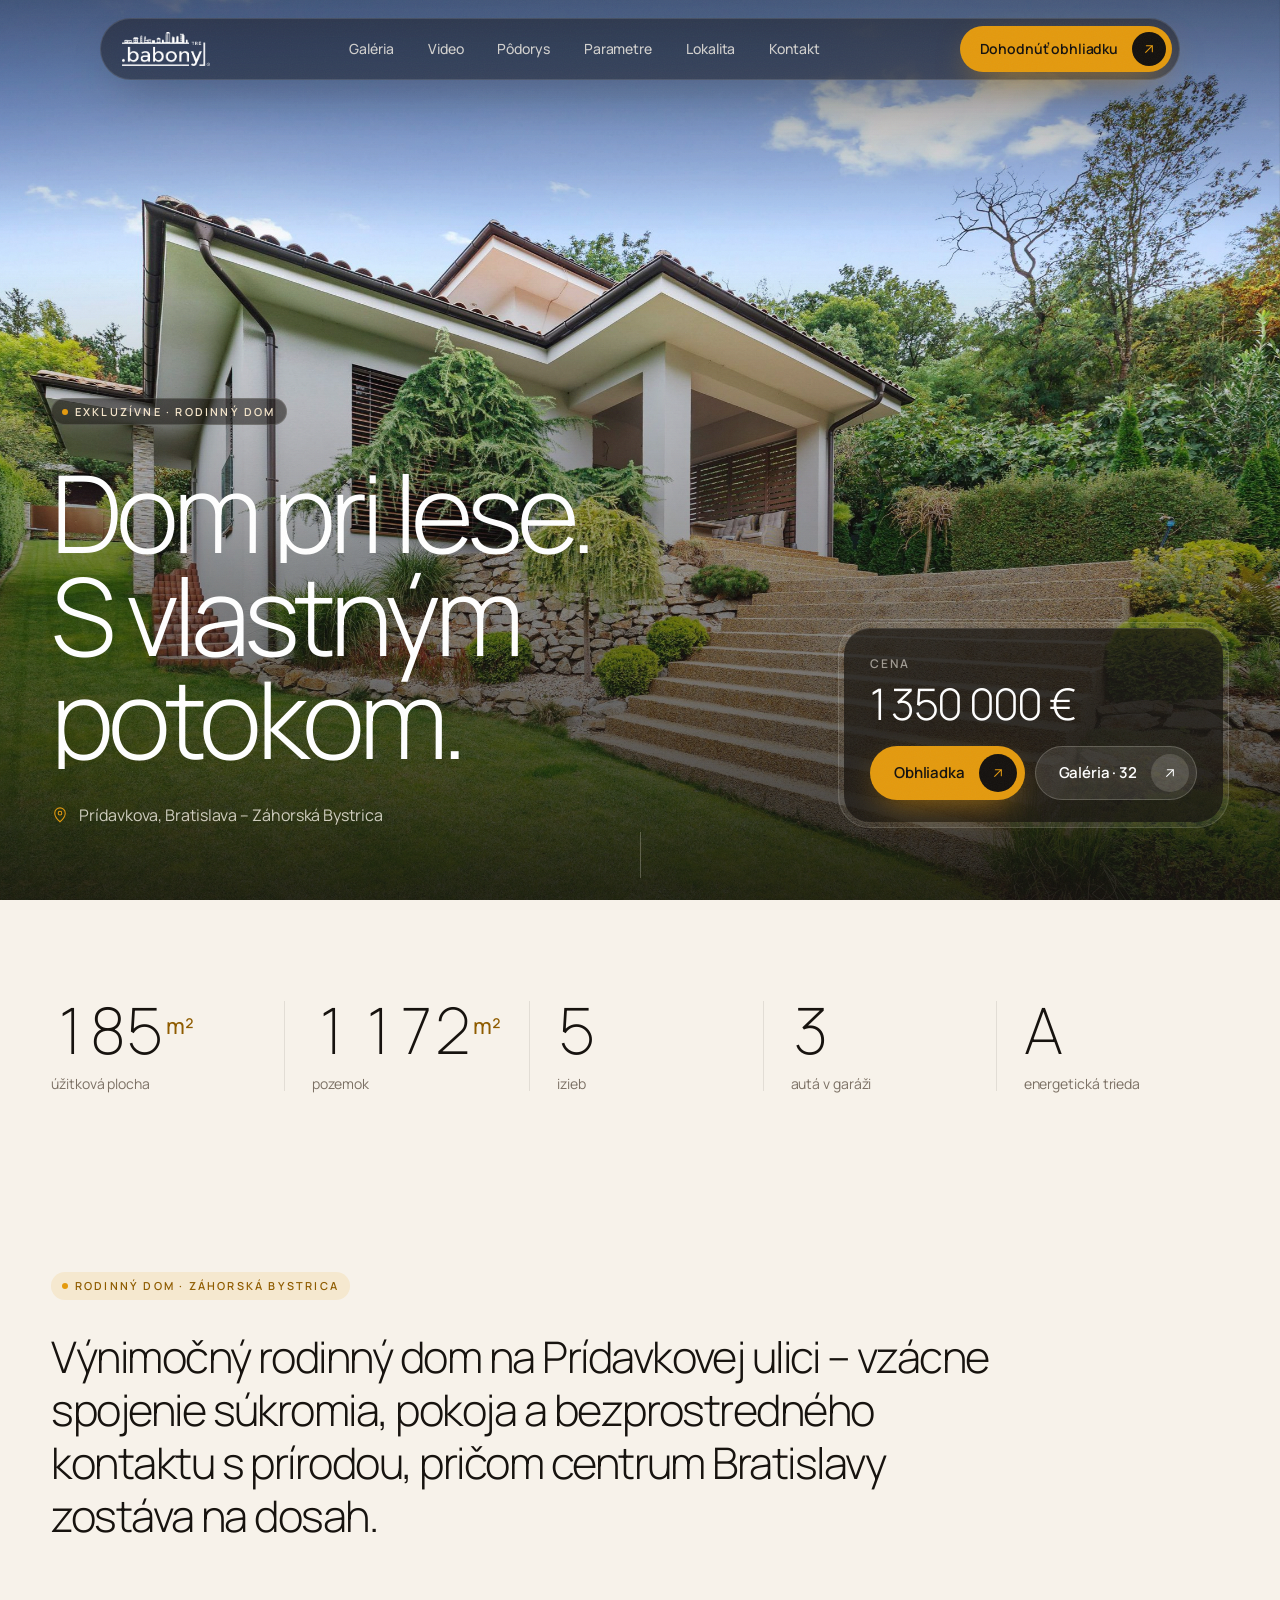
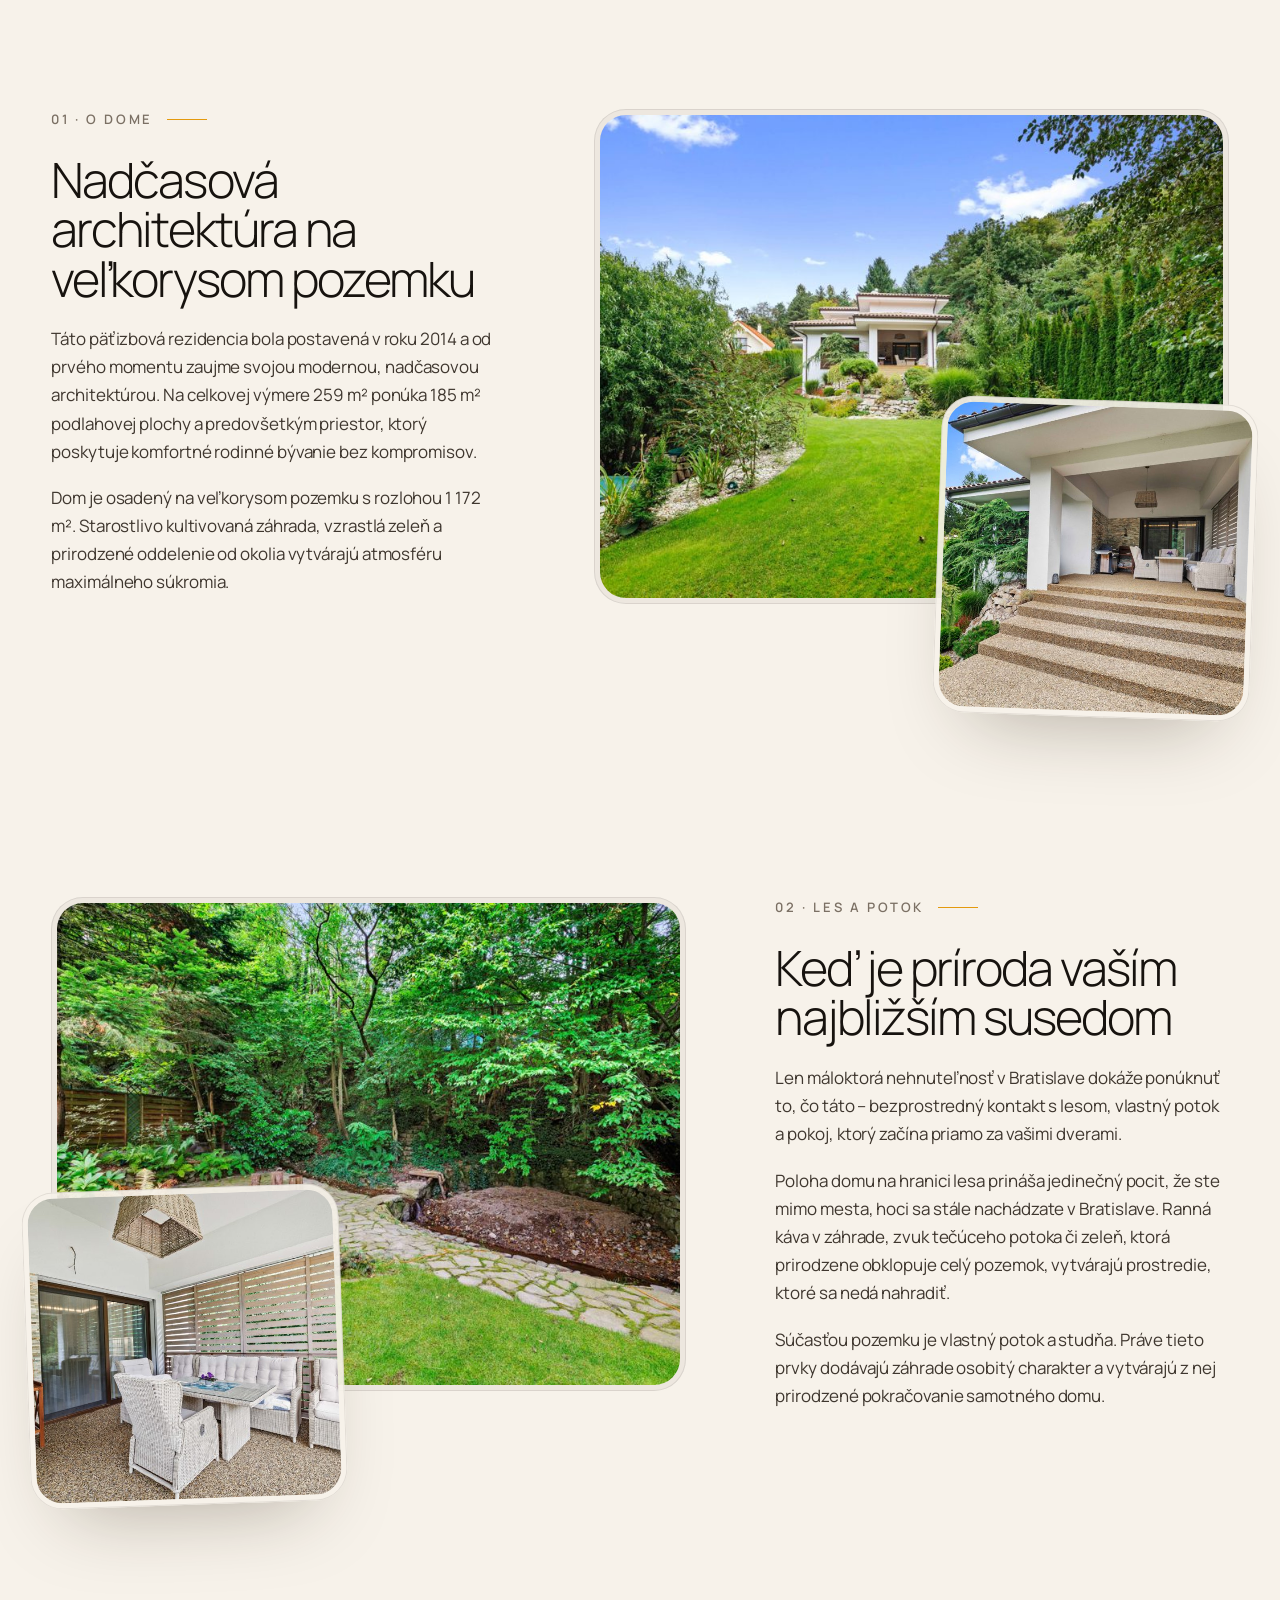
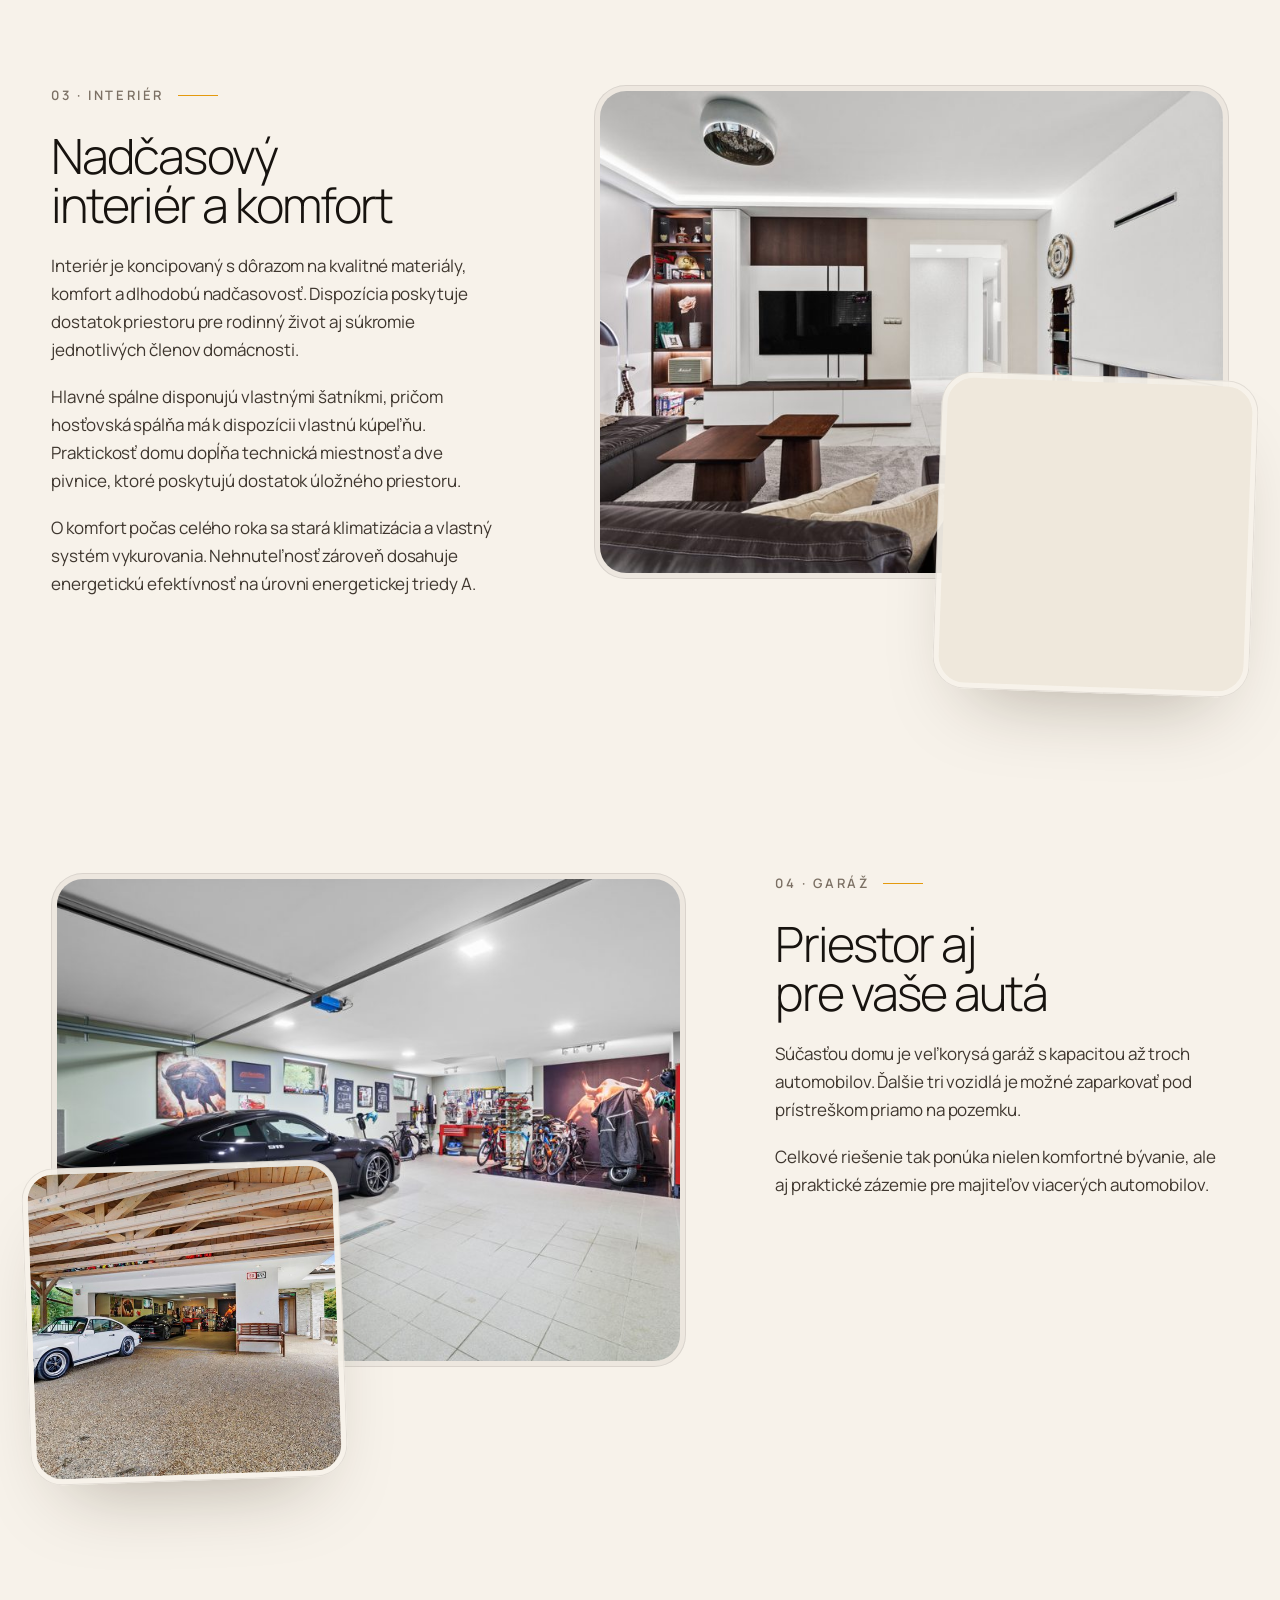
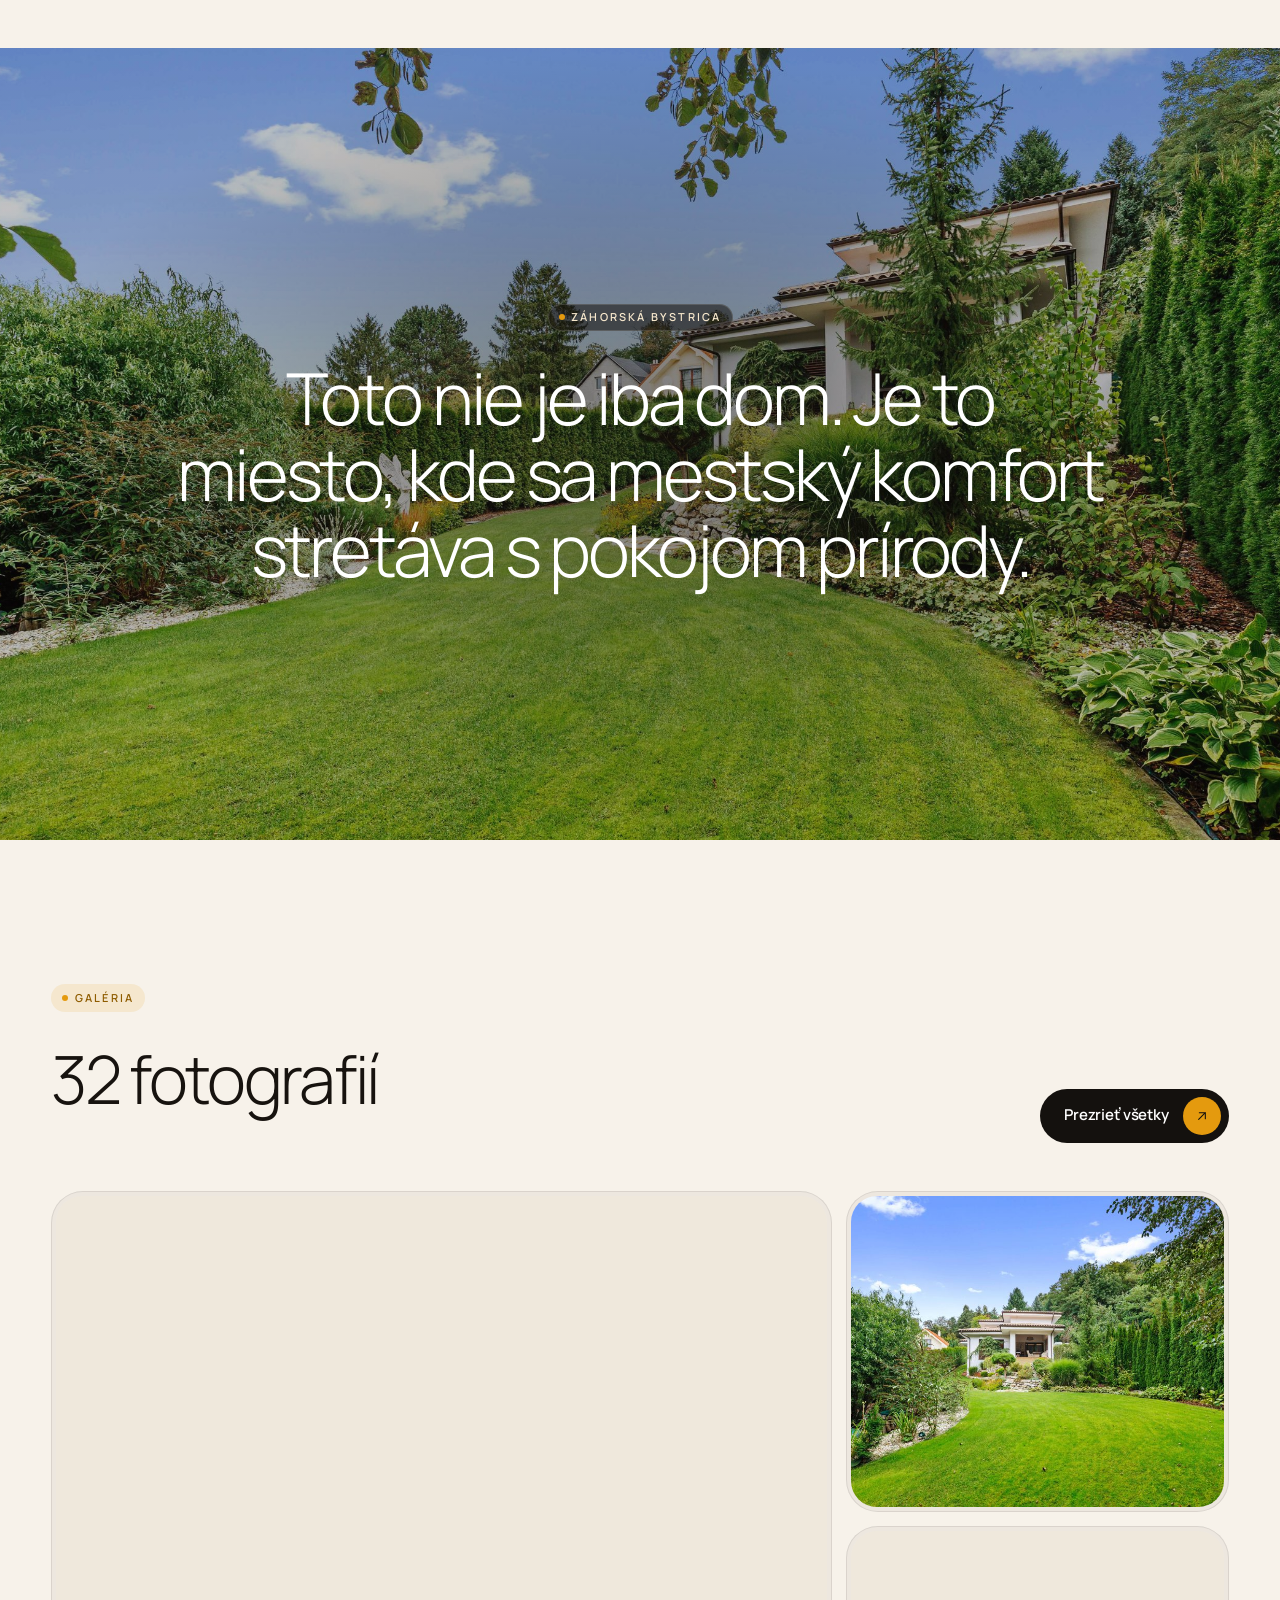
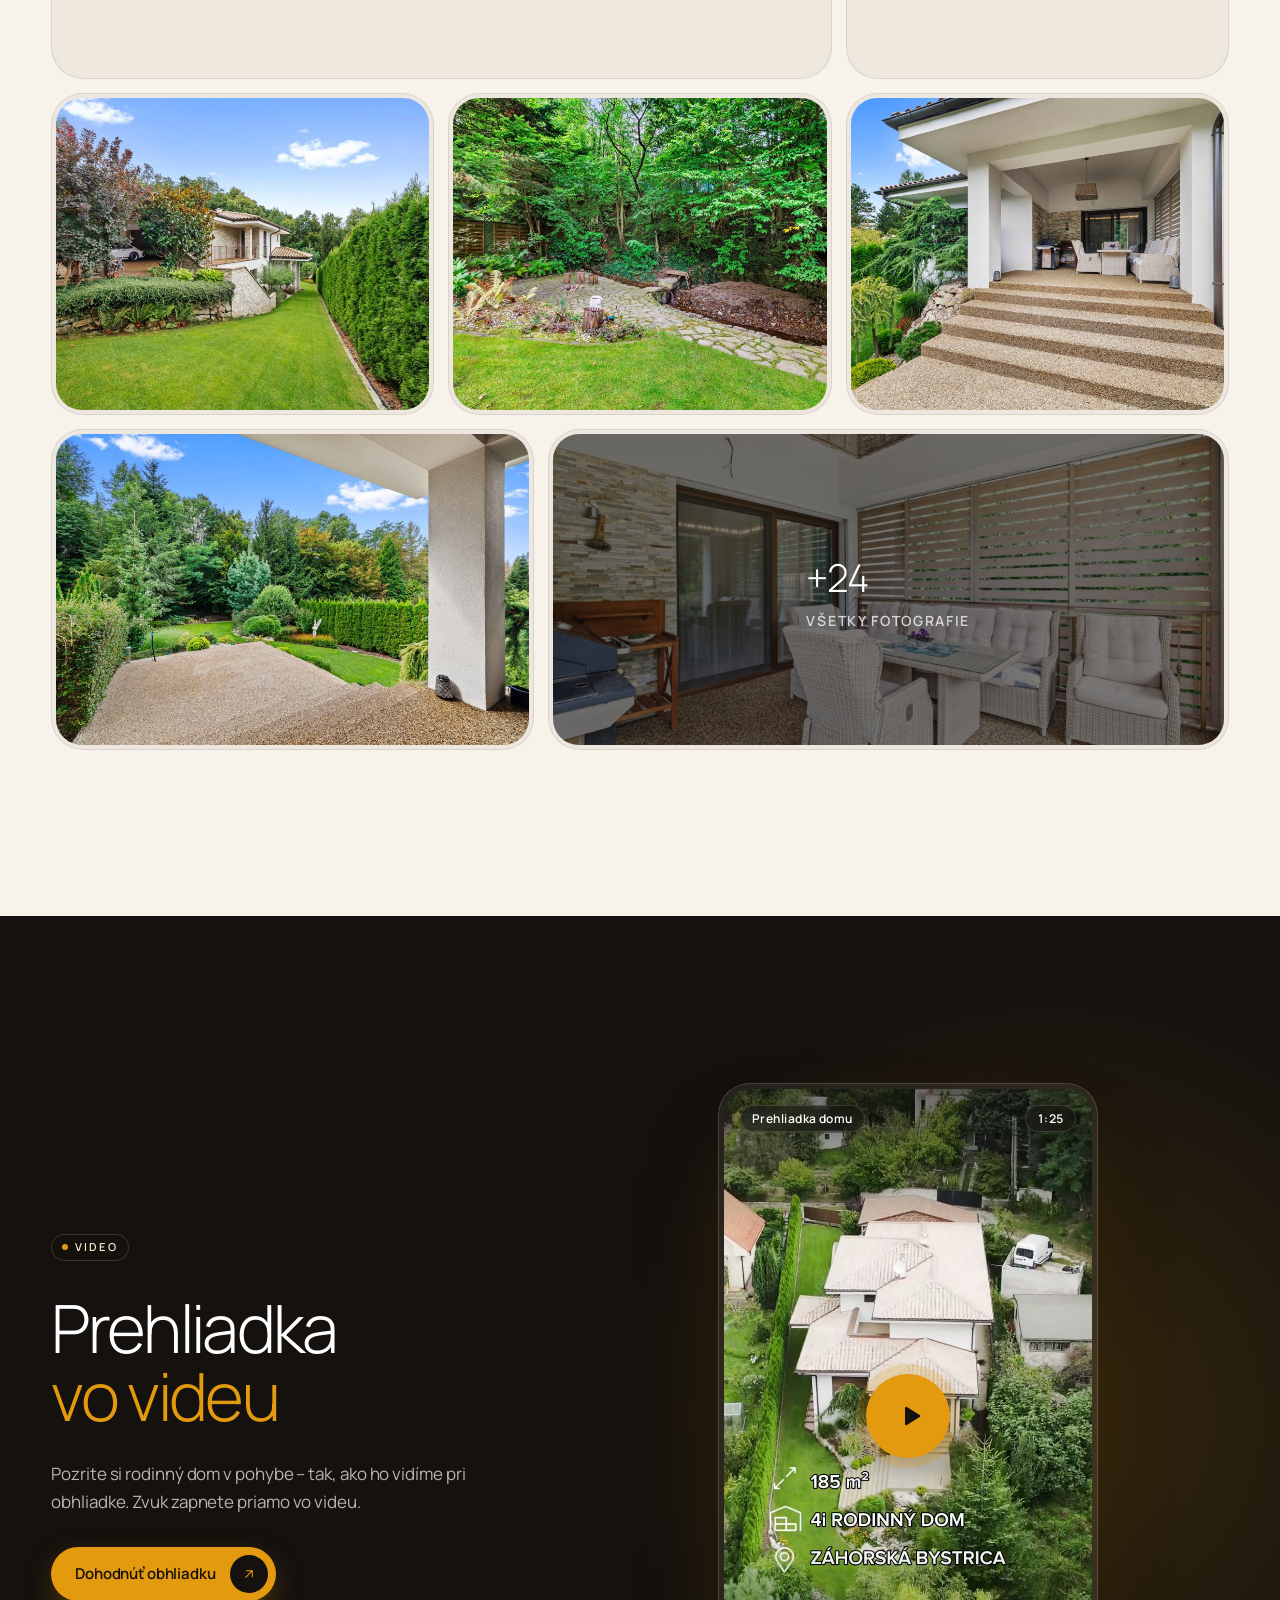
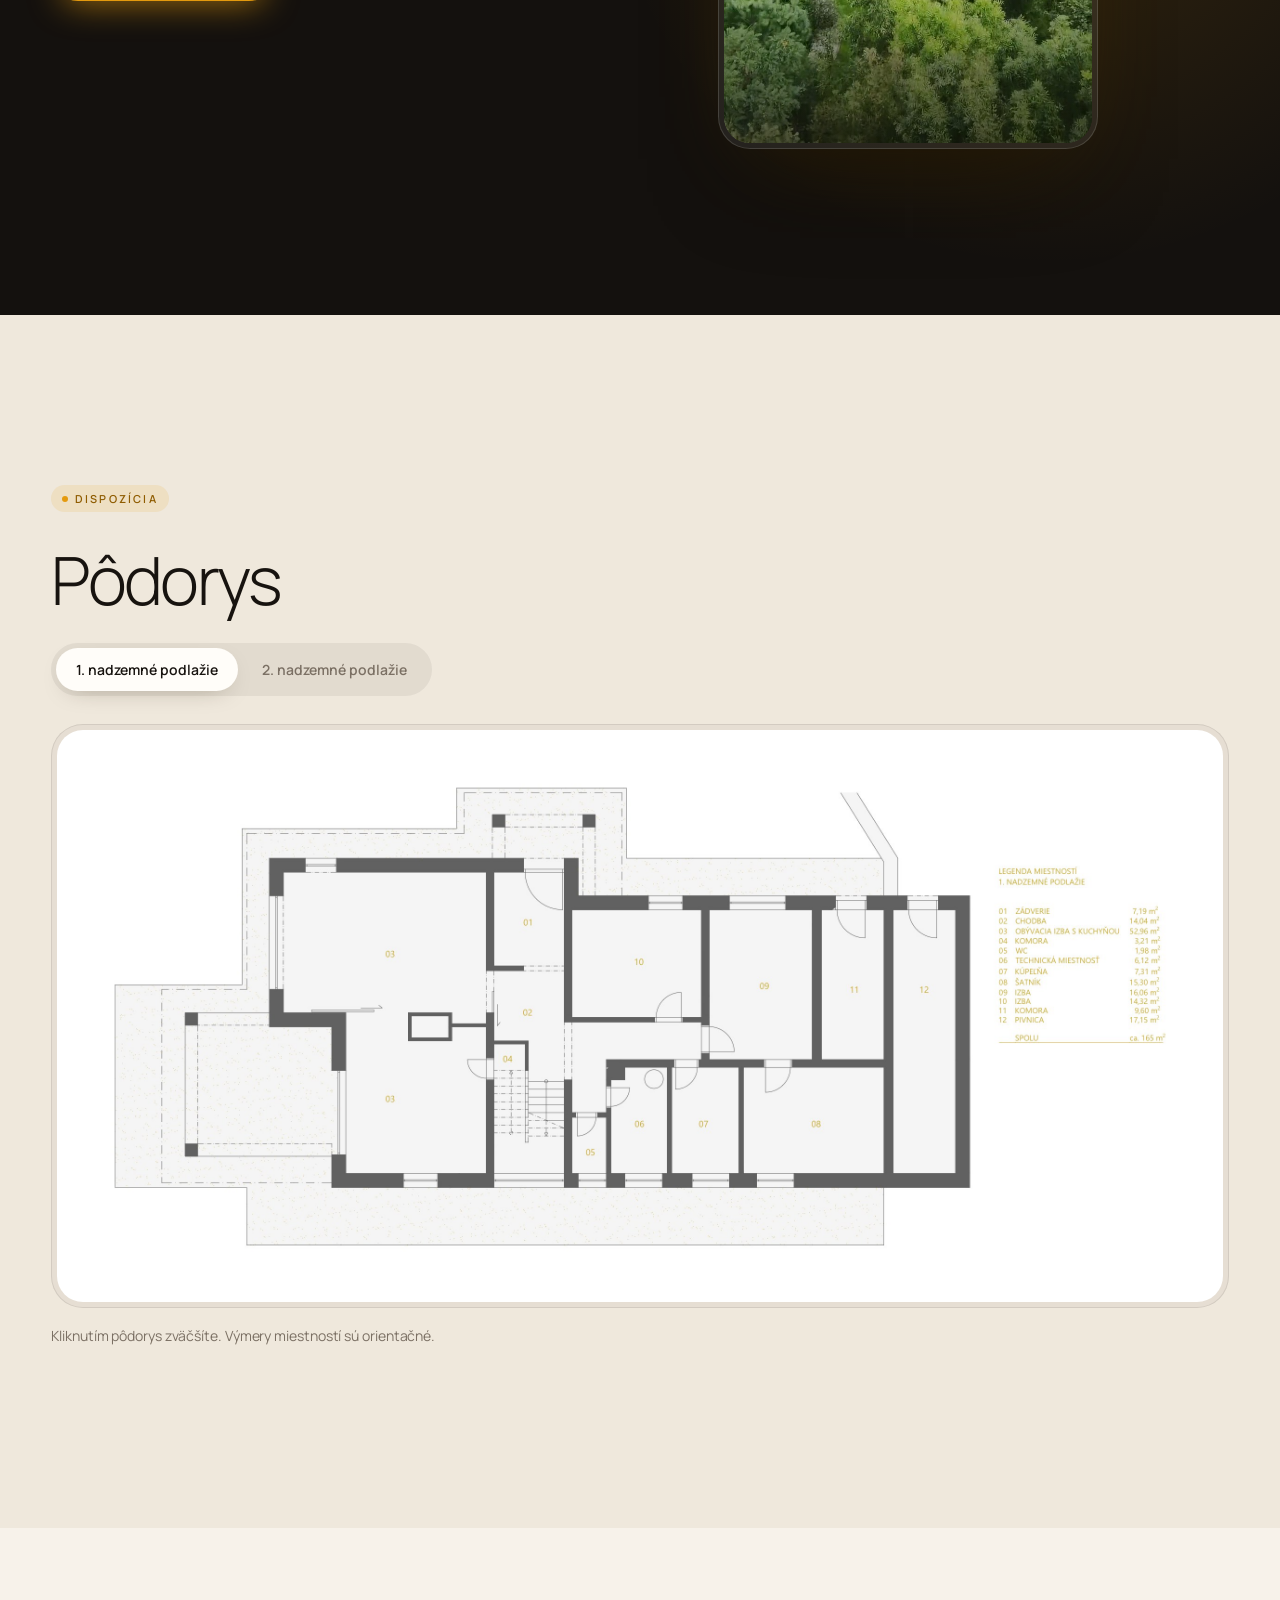
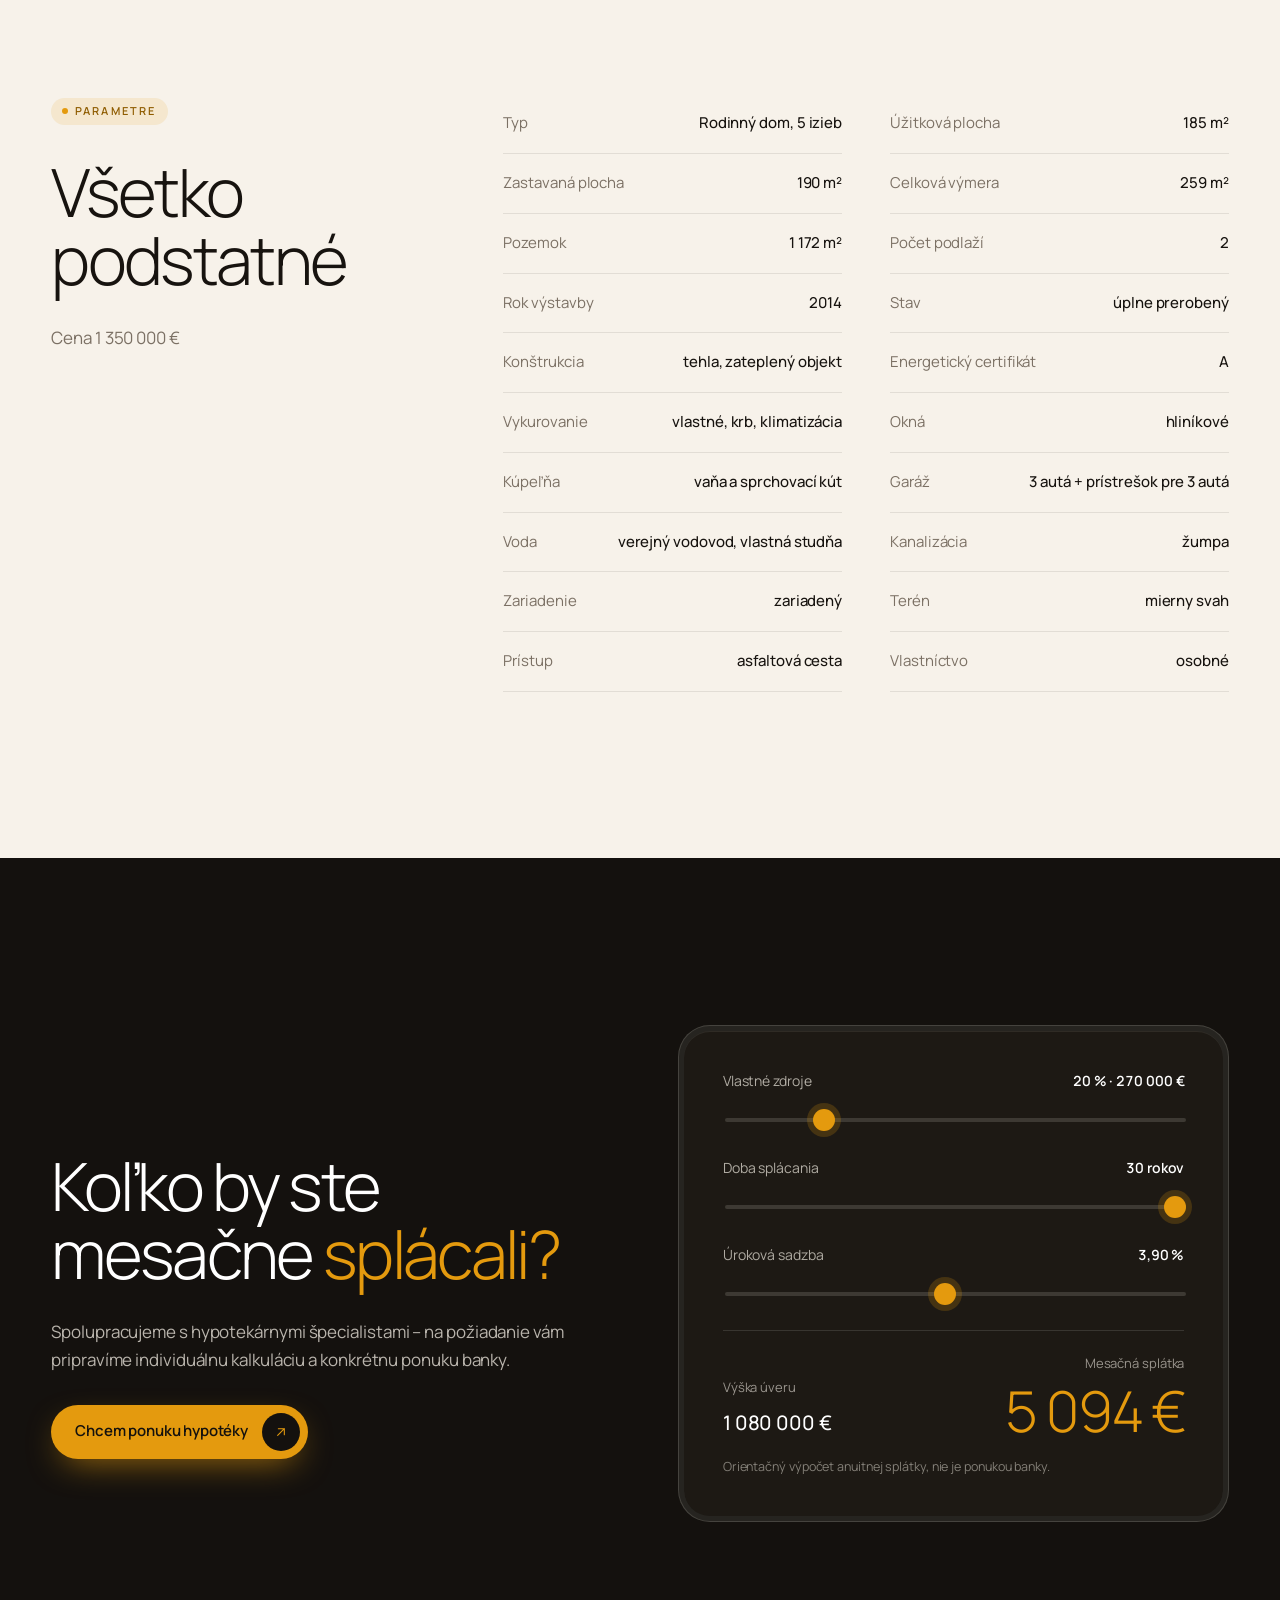
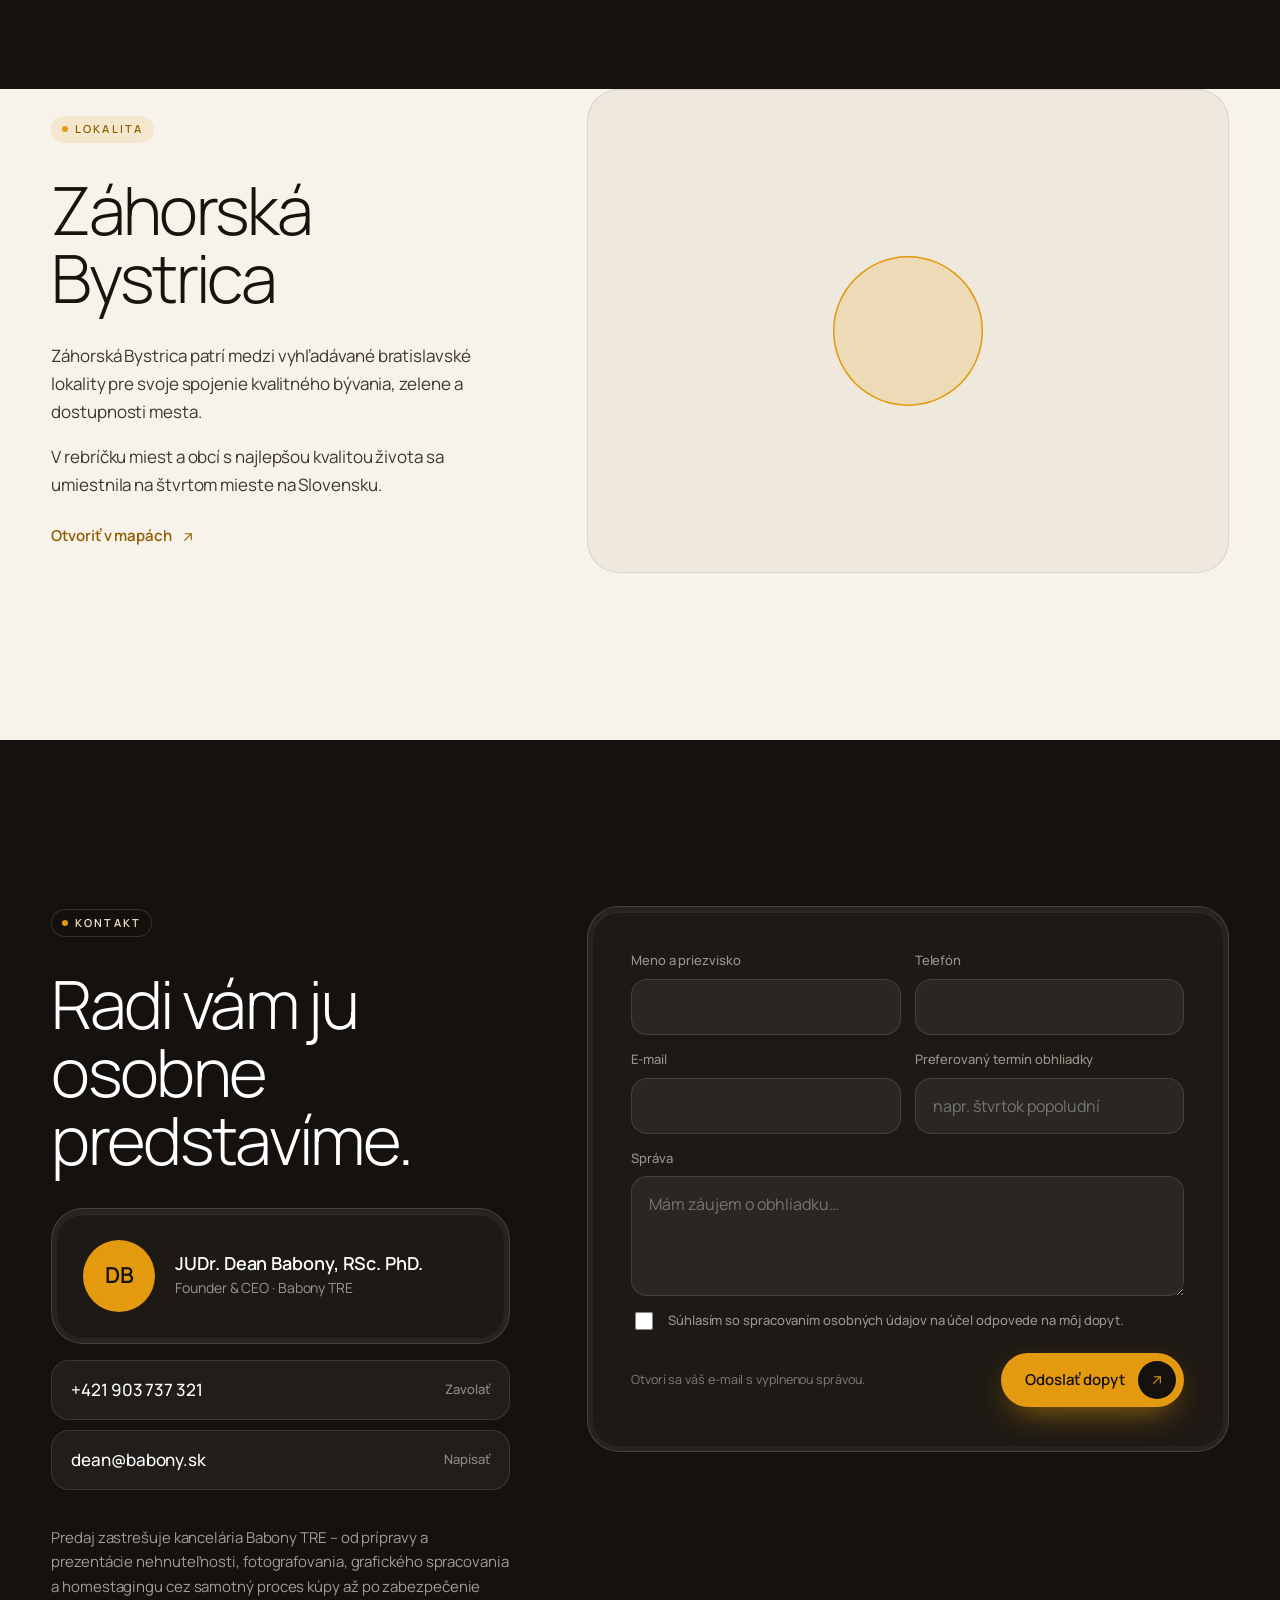
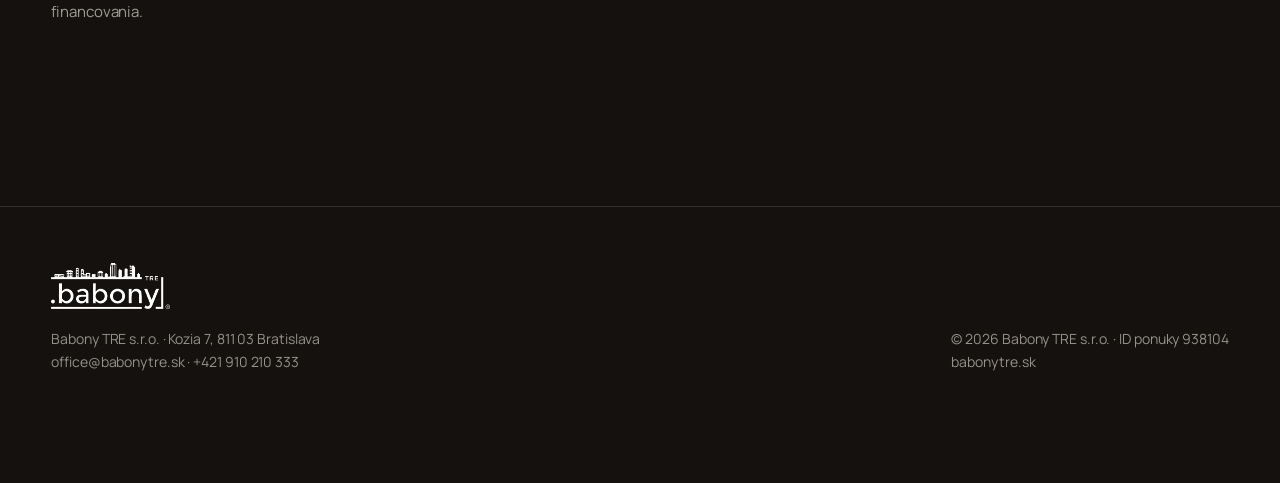
==== commit 61f0df06: "Prídavkova: 5-izbový dom (šatník ako piata izba) Co-Authored-By: Claude Opus 5.5 (1M context) <norep" ====
--- a/rodinny-dom-zahorska-bystrica/index.html
+++ b/rodinny-dom-zahorska-bystrica/index.html
@@ -50,7 +50,7 @@
   </div>
   <div class="scroll-cue" aria-hidden="true"></div>
 </section>
-<section class="kpi"><div class="wrap kpi-grid"><div class="kpi-item rv d0"><div class="kpi-num"><span data-to="185">185</span><sup>m²</sup></div><div class="kpi-lbl">úžitková plocha</div></div><div class="kpi-item rv d1"><div class="kpi-num"><span data-to="1172">1 172</span><sup>m²</sup></div><div class="kpi-lbl">pozemok</div></div><div class="kpi-item rv d2"><div class="kpi-num"><span data-to="4">4</span></div><div class="kpi-lbl">izby</div></div><div class="kpi-item rv d3"><div class="kpi-num"><span data-to="3">3</span></div><div class="kpi-lbl">autá v garáži</div></div><div class="kpi-item rv d4"><div class="kpi-num">A</div><div class="kpi-lbl">energetická trieda</div></div></div></section>
+<section class="kpi"><div class="wrap kpi-grid"><div class="kpi-item rv d0"><div class="kpi-num"><span data-to="185">185</span><sup>m²</sup></div><div class="kpi-lbl">úžitková plocha</div></div><div class="kpi-item rv d1"><div class="kpi-num"><span data-to="1172">1 172</span><sup>m²</sup></div><div class="kpi-lbl">pozemok</div></div><div class="kpi-item rv d2"><div class="kpi-num"><span data-to="5">5</span></div><div class="kpi-lbl">izieb</div></div><div class="kpi-item rv d3"><div class="kpi-num"><span data-to="3">3</span></div><div class="kpi-lbl">autá v garáži</div></div><div class="kpi-item rv d4"><div class="kpi-num">A</div><div class="kpi-lbl">energetická trieda</div></div></div></section>
 <section class="sec intro"><div class="wrap">
   <span class="eyebrow rv">Rodinný dom · Záhorská Bystrica</span>
   <p class="lead">Výnimočný rodinný dom na Prídavkovej ulici – vzácne spojenie súkromia, pokoja a bezprostredného kontaktu s prírodou, pričom centrum Bratislavy zostáva na dosah.</p>
@@ -59,7 +59,7 @@
   <div class="chap-txt">
     <div class="chap-num rv">01  ·  O DOME</div>
     <h2 class="h2 rv d1">Nadčasová architektúra na veľkorysom pozemku</h2>
-    <div class="rv d2"><p>Táto štvorizbová rezidencia bola postavená v roku 2014 a od prvého momentu zaujme svojou modernou, nadčasovou architektúrou. Na celkovej výmere 259 m² ponúka 185 m² podlahovej plochy a predovšetkým priestor, ktorý poskytuje komfortné rodinné bývanie bez kompromisov.</p><p>Dom je osadený na veľkorysom pozemku s rozlohou 1 172 m². Starostlivo kultivovaná záhrada, vzrastlá zeleň a prirodzené oddelenie od okolia vytvárajú atmosféru maximálneho súkromia.</p></div>
+    <div class="rv d2"><p>Táto päťizbová rezidencia bola postavená v roku 2014 a od prvého momentu zaujme svojou modernou, nadčasovou architektúrou. Na celkovej výmere 259 m² ponúka 185 m² podlahovej plochy a predovšetkým priestor, ktorý poskytuje komfortné rodinné bývanie bez kompromisov.</p><p>Dom je osadený na veľkorysom pozemku s rozlohou 1 172 m². Starostlivo kultivovaná záhrada, vzrastlá zeleň a prirodzené oddelenie od okolia vytvárajú atmosféru maximálneho súkromia.</p></div>
   </div>
   <div class="chap-img">
     <a class="zoomable " href="../foto/dom/1A4A7861.jpg" data-th="../foto/dom/1A4A7861-m.jpg" data-lb="g"><div class="frame a rv"><div class="core"><img src="../foto/dom/1A4A7861-m.jpg" srcset="../foto/dom/1A4A7861-m.jpg 900w, ../foto/dom/1A4A7861.jpg 2400w" sizes="(max-width:860px) 100vw, 58vw" alt="Nadčasová architektúra na veľkorysom pozemku" loading="lazy" decoding="async"></div></div></a>
@@ -134,7 +134,7 @@
 <section class="sec" id="parametre"><div class="wrap params">
   <div><span class="eyebrow rv">Parametre</span><h2 class="h2 rv d1">Všetko<br>podstatné</h2>
     <p class="rv d2" style="color:var(--muted)">Cena 1 350 000 €</p></div>
-  <div class="rv d2"><dl><div class="r"><dt>Typ</dt><dd>Rodinný dom, 4 izby</dd></div><div class="r"><dt>Úžitková plocha</dt><dd>185 m²</dd></div><div class="r"><dt>Zastavaná plocha</dt><dd>190 m²</dd></div><div class="r"><dt>Celková výmera</dt><dd>259 m²</dd></div><div class="r"><dt>Pozemok</dt><dd>1 172 m²</dd></div><div class="r"><dt>Počet podlaží</dt><dd>2</dd></div><div class="r"><dt>Rok výstavby</dt><dd>2014</dd></div><div class="r"><dt>Stav</dt><dd>úplne prerobený</dd></div><div class="r"><dt>Konštrukcia</dt><dd>tehla, zateplený objekt</dd></div><div class="r"><dt>Energetický certifikát</dt><dd>A</dd></div><div class="r"><dt>Vykurovanie</dt><dd>vlastné, krb, klimatizácia</dd></div><div class="r"><dt>Okná</dt><dd>hliníkové</dd></div><div class="r"><dt>Kúpeľňa</dt><dd>vaňa a sprchovací kút</dd></div><div class="r"><dt>Garáž</dt><dd>3 autá + prístrešok pre 3 autá</dd></div><div class="r"><dt>Voda</dt><dd>verejný vodovod, vlastná studňa</dd></div><div class="r"><dt>Kanalizácia</dt><dd>žumpa</dd></div><div class="r"><dt>Zariadenie</dt><dd>zariadený</dd></div><div class="r"><dt>Terén</dt><dd>mierny svah</dd></div><div class="r"><dt>Prístup</dt><dd>asfaltová cesta</dd></div><div class="r"><dt>Vlastníctvo</dt><dd>osobné</dd></div></dl></div>
+  <div class="rv d2"><dl><div class="r"><dt>Typ</dt><dd>Rodinný dom, 5 izieb</dd></div><div class="r"><dt>Úžitková plocha</dt><dd>185 m²</dd></div><div class="r"><dt>Zastavaná plocha</dt><dd>190 m²</dd></div><div class="r"><dt>Celková výmera</dt><dd>259 m²</dd></div><div class="r"><dt>Pozemok</dt><dd>1 172 m²</dd></div><div class="r"><dt>Počet podlaží</dt><dd>2</dd></div><div class="r"><dt>Rok výstavby</dt><dd>2014</dd></div><div class="r"><dt>Stav</dt><dd>úplne prerobený</dd></div><div class="r"><dt>Konštrukcia</dt><dd>tehla, zateplený objekt</dd></div><div class="r"><dt>Energetický certifikát</dt><dd>A</dd></div><div class="r"><dt>Vykurovanie</dt><dd>vlastné, krb, klimatizácia</dd></div><div class="r"><dt>Okná</dt><dd>hliníkové</dd></div><div class="r"><dt>Kúpeľňa</dt><dd>vaňa a sprchovací kút</dd></div><div class="r"><dt>Garáž</dt><dd>3 autá + prístrešok pre 3 autá</dd></div><div class="r"><dt>Voda</dt><dd>verejný vodovod, vlastná studňa</dd></div><div class="r"><dt>Kanalizácia</dt><dd>žumpa</dd></div><div class="r"><dt>Zariadenie</dt><dd>zariadený</dd></div><div class="r"><dt>Terén</dt><dd>mierny svah</dd></div><div class="r"><dt>Prístup</dt><dd>asfaltová cesta</dd></div><div class="r"><dt>Vlastníctvo</dt><dd>osobné</dd></div></dl></div>
 </div></section>
 <section class="sec calc" data-cena="1350000"><div class="wrap calc-grid">
   <div><span class="eyebrow inv rv">Financovanie</span><h2 class="h2 rv d1">Koľko by ste<br>mesačne <em>splácali?</em></h2>
